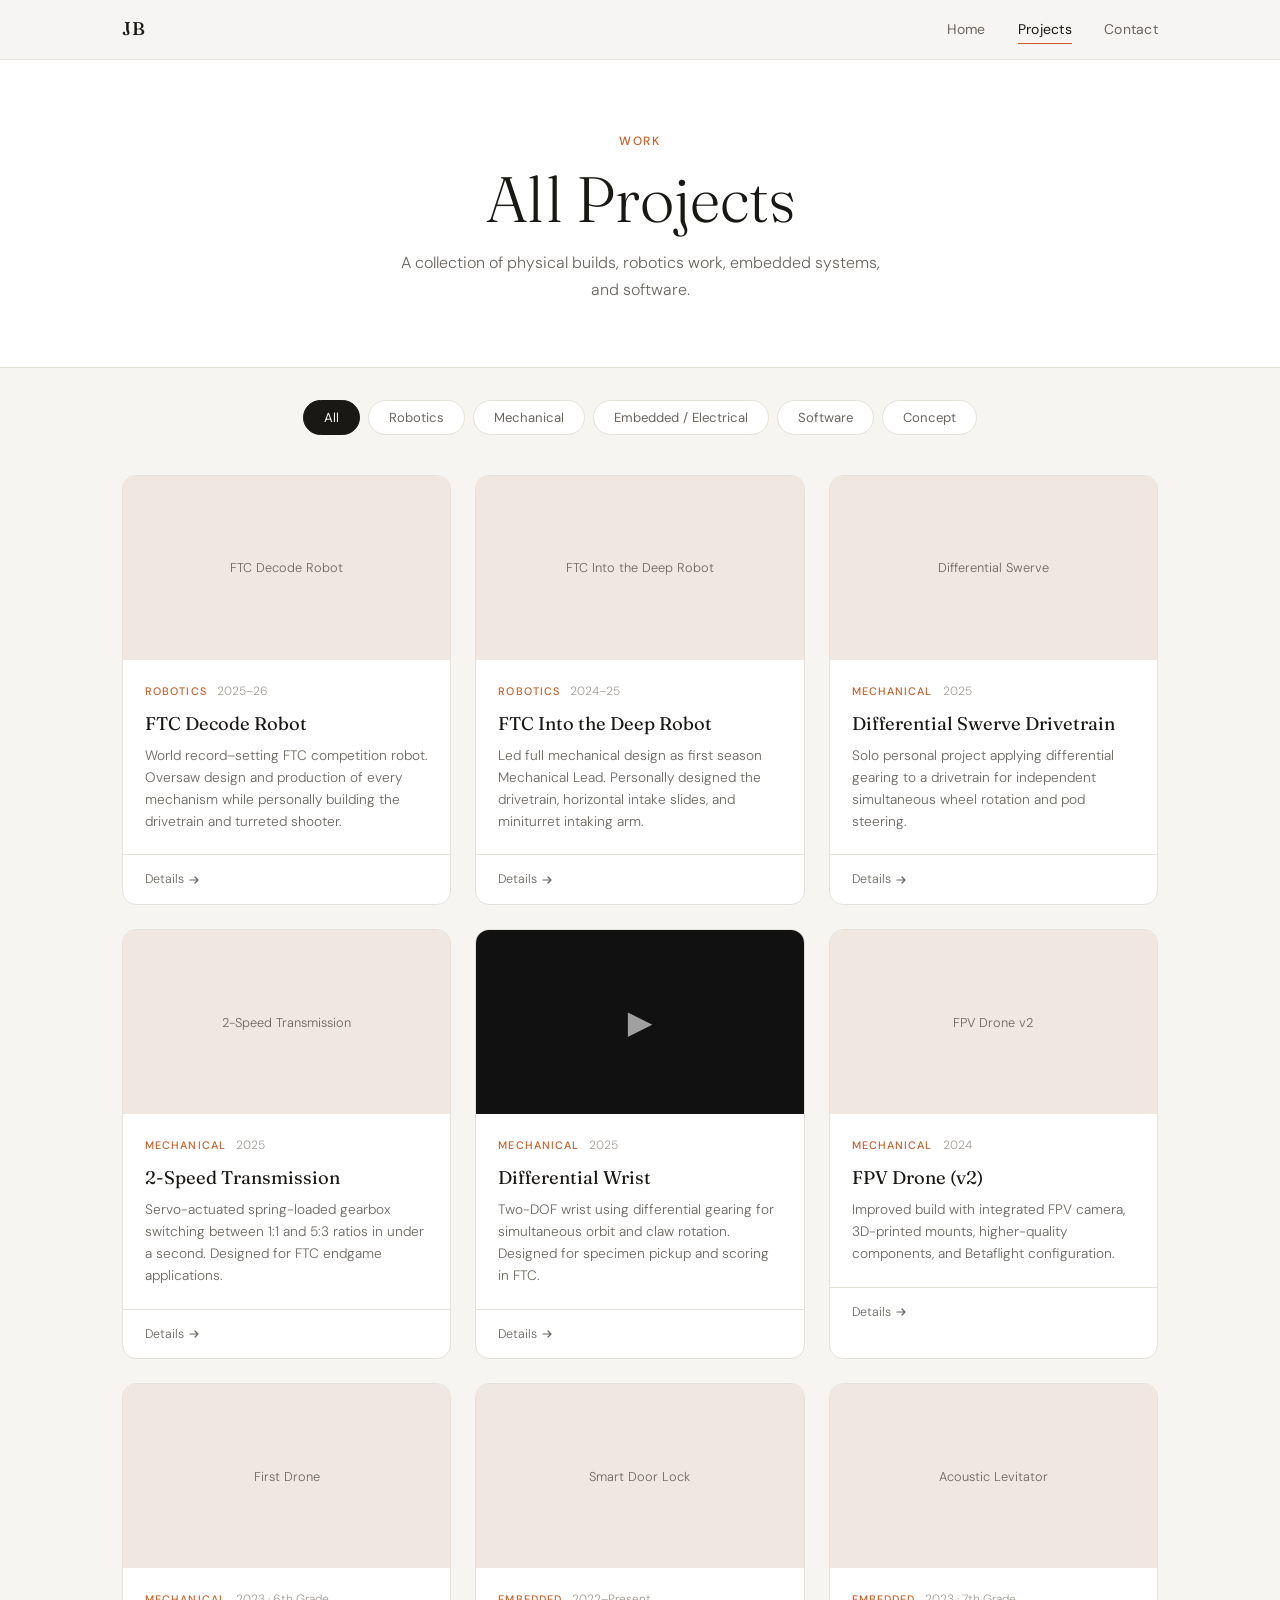
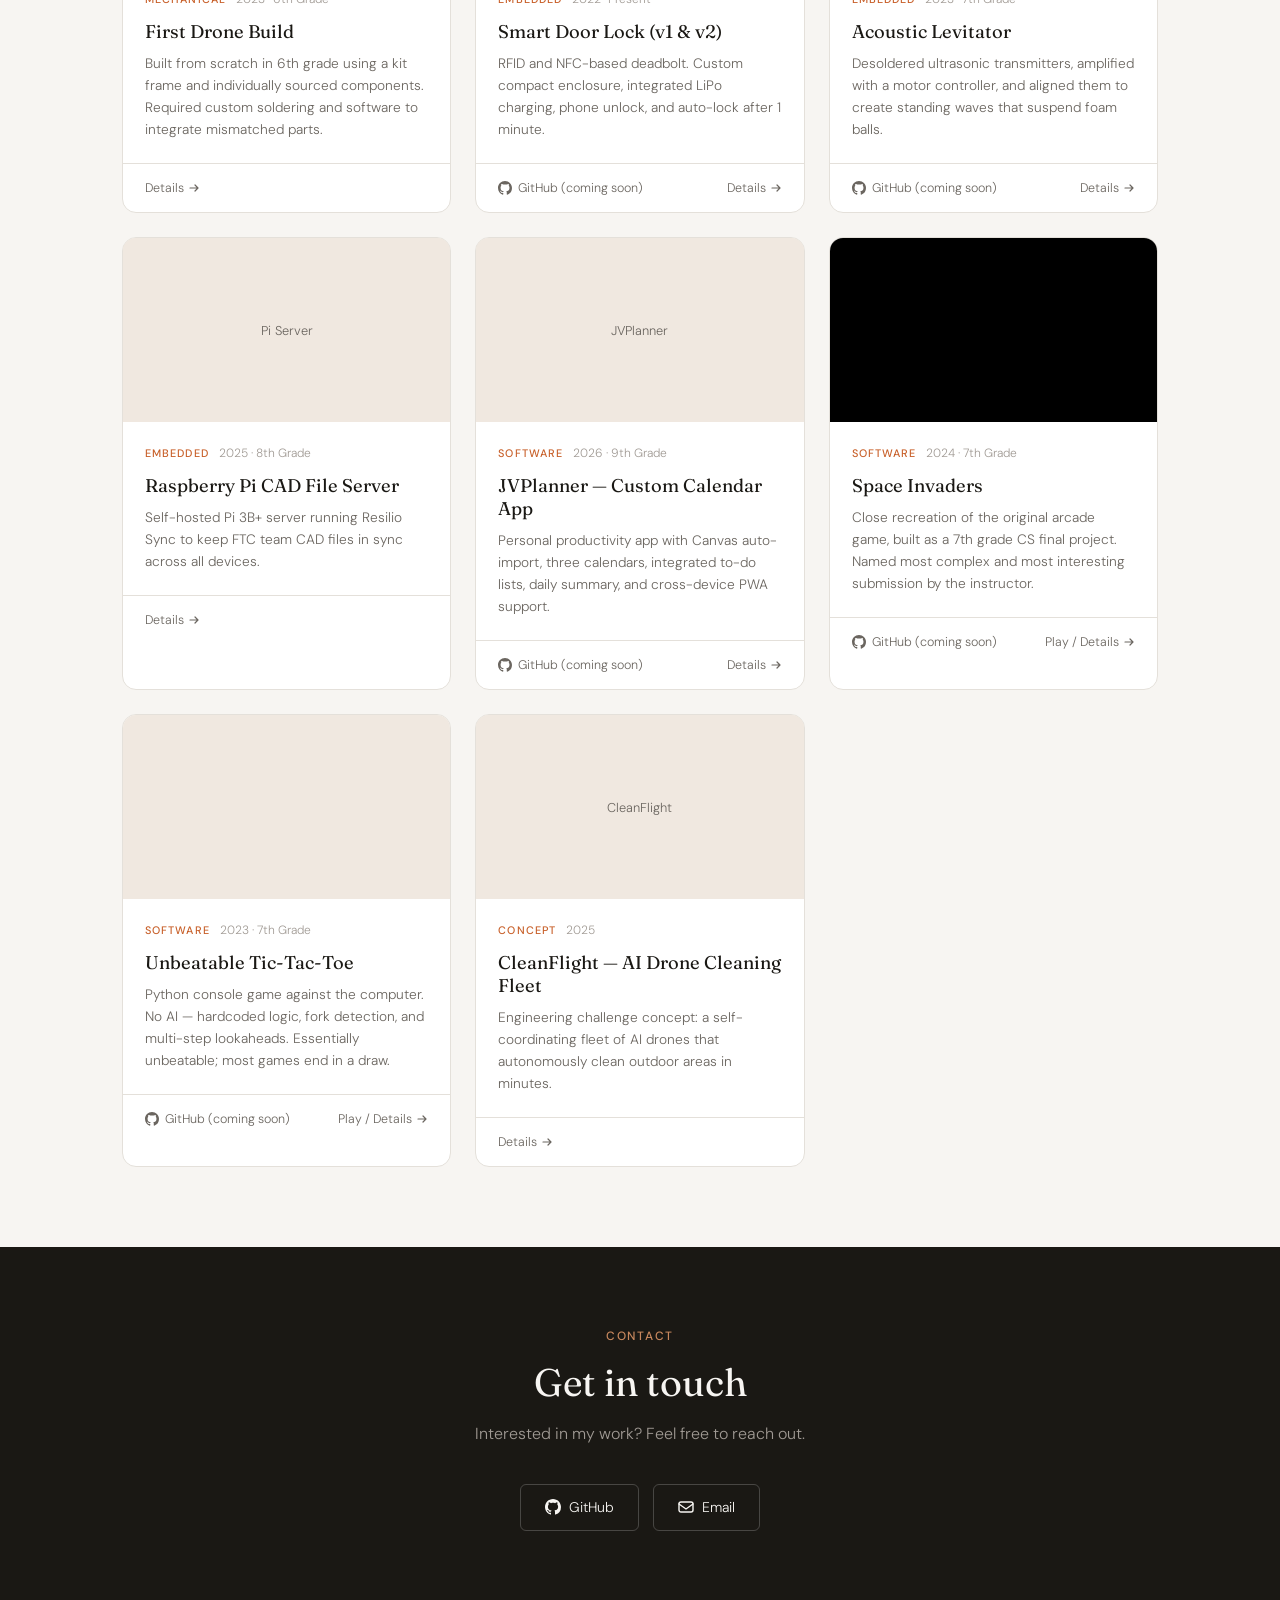
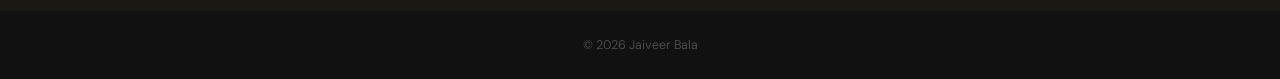
==== projects.html @ ded027c4 "aslkdjsa" ====
<!DOCTYPE html>
<html lang="en">
<head>
  <meta charset="UTF-8" />
  <meta name="viewport" content="width=device-width, initial-scale=1.0" />
  <title>Projects — Jaiveer Bala</title>
  <link rel="preconnect" href="https://fonts.googleapis.com" />
  <link rel="preconnect" href="https://fonts.gstatic.com" crossorigin />
  <link href="https://fonts.googleapis.com/css2?family=Fraunces:ital,opsz,wght@0,9..144,300;0,9..144,400;0,9..144,500;1,9..144,300&family=DM+Sans:wght@300;400;500&display=swap" rel="stylesheet" />
  <link rel="icon" type="image/x-icon" href="assets/favicon.ico" />
  <link rel="icon" type="image/png" sizes="32x32" href="assets/favicon.png" />
  <link rel="stylesheet" href="css/style.css" />
  <style>
    /* Space Invaders embed */
    .game-embed { width:100%; background:#000; border-radius:var(--radius); overflow:hidden; margin-bottom:28px; }
    .game-embed canvas { display:block; margin:0 auto; }
    .game-embed-label { text-align:center; padding:8px; font-size:.75rem; color:#555; background:#111; }
    /* Tic Tac Toe embed */
    .ttt-wrap { margin-bottom:28px; background:var(--bg); border:1px solid var(--border); border-radius:var(--radius-lg); overflow:hidden; }
    .ttt-board { display:grid; grid-template-columns:repeat(3,1fr); gap:0; max-width:240px; margin:20px auto; }
    .ttt-cell {
      aspect-ratio:1; display:flex; align-items:center; justify-content:center;
      font-family:var(--font-display); font-size:2rem; font-weight:300;
      border:1px solid var(--border); cursor:pointer;
      transition: background .15s;
    }
    .ttt-cell:hover:not(.taken) { background:var(--accent-lt); }
    .ttt-cell.taken { cursor:default; }
    .ttt-cell.x { color:var(--ink); }
    .ttt-cell.o { color:var(--accent); }
    .ttt-status { text-align:center; padding:10px 20px 4px; font-size:.85rem; color:var(--ink-muted); min-height:36px; }
    .ttt-controls { display:flex; justify-content:center; gap:10px; padding:12px 20px 20px; }
    .ttt-btn {
      padding:8px 20px; border-radius:6px; font-family:var(--font-body);
      font-size:.82rem; cursor:pointer; transition:all .18s;
    }
    .ttt-btn-primary { background:var(--ink); color:var(--bg); border:1px solid var(--ink); }
    .ttt-btn-primary:hover { background:#333; }
    .ttt-btn-ghost { background:transparent; color:var(--ink); border:1px solid var(--border-dk); }
    .ttt-btn-ghost:hover { border-color:var(--ink); }
    .ttt-winning .ttt-cell.winning-cell { background:var(--accent-lt); color:var(--accent) !important; }
  </style>
</head>
<body>

  <nav class="nav" id="nav">
    <div class="nav-inner">
      <a href="index.html" class="nav-logo">JB</a>
      <div class="nav-links">
        <a href="index.html" class="nav-link">Home</a>
        <a href="projects.html" class="nav-link active">Projects</a>
        <a href="index.html#contact" class="nav-link">Contact</a>
      </div>
    </div>
  </nav>

  <div class="projects-hero">
    <div class="section-label">Work</div>
    <h1>All Projects</h1>
    <p>A collection of physical builds, robotics work, embedded systems, and software.</p>
  </div>

  <div class="filter-bar" id="filterBar">
    <button class="filter-btn active" data-filter="all">All</button>
    <button class="filter-btn" data-filter="robotics">Robotics</button>
    <button class="filter-btn" data-filter="mechanical">Mechanical</button>
    <button class="filter-btn" data-filter="embedded">Embedded / Electrical</button>
    <button class="filter-btn" data-filter="software">Software</button>
    <button class="filter-btn" data-filter="concept">Concept</button>
  </div>

  <div class="projects-grid-wrap">
    <div class="projects-grid" id="projectsGrid">

      <!-- FTC Decode Robot -->
      <div class="proj-card" data-category="robotics" data-id="decode-robot" id="decode-robot">
        <div class="proj-card-media">
          <img src="https://drive.google.com/thumbnail?id=1AyFoTld8zfvjS0-PNyHl2wPtb_PL5h5d&sz=w800" alt="FTC Decode Robot" onerror="this.parentElement.classList.add('img-missing')"/>
          <div class="proj-media-placeholder">FTC Decode Robot</div>
        </div>
        <div class="proj-card-body">
          <div class="proj-meta"><span class="proj-type">Robotics</span><span class="proj-year">2025–26</span></div>
          <div class="proj-card-title">FTC Decode Robot</div>
          <div class="proj-card-desc">World record–setting FTC competition robot. Oversaw design and production of every mechanism while personally building the drivetrain and turreted shooter.</div>
        </div>
        <div class="proj-card-footer">
          <span class="proj-view-btn" style="margin-left:0;">Details <svg width="12" height="12" viewBox="0 0 12 12" fill="none"><path d="M2 6h8M7 3l3 3-3 3" stroke="currentColor" stroke-width="1.2" stroke-linecap="round" stroke-linejoin="round"/></svg></span>
        </div>
      </div>

      <!-- FTC Into the Deep -->
      <div class="proj-card" data-category="robotics" data-id="itd-robot" id="itd-robot">
        <div class="proj-card-media">
          <img src="https://drive.google.com/thumbnail?id=1TplwcIBwEXGC_N5MCZcC9jK7DPHLuyl3&sz=w800" alt="FTC Into the Deep Robot" onerror="this.parentElement.classList.add('img-missing')"/>
          <div class="proj-media-placeholder">FTC Into the Deep Robot</div>
        </div>
        <div class="proj-card-body">
          <div class="proj-meta"><span class="proj-type">Robotics</span><span class="proj-year">2024–25</span></div>
          <div class="proj-card-title">FTC Into the Deep Robot</div>
          <div class="proj-card-desc">Led full mechanical design as first season Mechanical Lead. Personally designed the drivetrain, horizontal intake slides, and miniturret intaking arm.</div>
        </div>
        <div class="proj-card-footer">
          <span class="proj-view-btn" style="margin-left:0;">Details <svg width="12" height="12" viewBox="0 0 12 12" fill="none"><path d="M2 6h8M7 3l3 3-3 3" stroke="currentColor" stroke-width="1.2" stroke-linecap="round" stroke-linejoin="round"/></svg></span>
        </div>
      </div>

      <!-- Differential Swerve Drivetrain -->
      <div class="proj-card" data-category="mechanical" data-id="swerve-db" id="swerve-db">
        <div class="proj-card-media">
          <img src="https://drive.google.com/thumbnail?id=1WHtm_fNP6pyyyeiWpvD4lPmt6DQnk0Id&sz=w800" alt="Differential Swerve" onerror="this.parentElement.classList.add('img-missing')"/>
          <div class="proj-media-placeholder">Differential Swerve</div>
        </div>
        <div class="proj-card-body">
          <div class="proj-meta"><span class="proj-type">Mechanical</span><span class="proj-year">2025</span></div>
          <div class="proj-card-title">Differential Swerve Drivetrain</div>
          <div class="proj-card-desc">Solo personal project applying differential gearing to a drivetrain for independent simultaneous wheel rotation and pod steering.</div>
        </div>
        <div class="proj-card-footer">
          <span class="proj-view-btn" style="margin-left:0;">Details <svg width="12" height="12" viewBox="0 0 12 12" fill="none"><path d="M2 6h8M7 3l3 3-3 3" stroke="currentColor" stroke-width="1.2" stroke-linecap="round" stroke-linejoin="round"/></svg></span>
        </div>
      </div>

      <!-- 2-Speed Transmission -->
      <div class="proj-card" data-category="mechanical" data-id="transmission" id="transmission">
        <div class="proj-card-media">
          <img src="https://drive.google.com/thumbnail?id=1VtS_eZzhH45S_SjUJU_xGqxYNzUBldcD&sz=w800" alt="2-Speed Transmission" onerror="this.parentElement.classList.add('img-missing')"/>
          <div class="proj-media-placeholder">2-Speed Transmission</div>
        </div>
        <div class="proj-card-body">
          <div class="proj-meta"><span class="proj-type">Mechanical</span><span class="proj-year">2025</span></div>
          <div class="proj-card-title">2-Speed Transmission</div>
          <div class="proj-card-desc">Servo-actuated spring-loaded gearbox switching between 1:1 and 5:3 ratios in under a second. Designed for FTC endgame applications.</div>
        </div>
        <div class="proj-card-footer">
          <span class="proj-view-btn" style="margin-left:0;">Details <svg width="12" height="12" viewBox="0 0 12 12" fill="none"><path d="M2 6h8M7 3l3 3-3 3" stroke="currentColor" stroke-width="1.2" stroke-linecap="round" stroke-linejoin="round"/></svg></span>
        </div>
      </div>

      <!-- Differential Wrist -->
      <div class="proj-card" data-category="mechanical" data-id="diff-wrist" id="diff-wrist">
        <div class="proj-card-media proj-card-media--video">
          <div class="proj-media-placeholder" style="display:flex;align-items:center;justify-content:center;background:#111;min-height:180px;">
            <span style="color:#fff;opacity:.6;font-size:2rem;">▶</span>
          </div>
        </div>
        <div class="proj-card-body">
          <div class="proj-meta"><span class="proj-type">Mechanical</span><span class="proj-year">2025</span></div>
          <div class="proj-card-title">Differential Wrist</div>
          <div class="proj-card-desc">Two-DOF wrist using differential gearing for simultaneous orbit and claw rotation. Designed for specimen pickup and scoring in FTC.</div>
        </div>
        <div class="proj-card-footer">
          <span class="proj-view-btn" style="margin-left:0;">Details <svg width="12" height="12" viewBox="0 0 12 12" fill="none"><path d="M2 6h8M7 3l3 3-3 3" stroke="currentColor" stroke-width="1.2" stroke-linecap="round" stroke-linejoin="round"/></svg></span>
        </div>
      </div>

      <!-- FPV Drone v2 -->
      <div class="proj-card" data-category="mechanical" data-id="second-drone" id="second-drone">
        <div class="proj-card-media">
          <img src="https://drive.google.com/thumbnail?id=1sMvg3nZdh8bNlksoDx4mmjsmnyJGtM5n&sz=w800" alt="FPV Drone v2" onerror="this.parentElement.classList.add('img-missing')"/>
          <div class="proj-media-placeholder">FPV Drone v2</div>
        </div>
        <div class="proj-card-body">
          <div class="proj-meta"><span class="proj-type">Mechanical</span><span class="proj-year">2024</span></div>
          <div class="proj-card-title">FPV Drone (v2)</div>
          <div class="proj-card-desc">Improved build with integrated FPV camera, 3D-printed mounts, higher-quality components, and Betaflight configuration.</div>
        </div>
        <div class="proj-card-footer">
          <span class="proj-view-btn" style="margin-left:0;">Details <svg width="12" height="12" viewBox="0 0 12 12" fill="none"><path d="M2 6h8M7 3l3 3-3 3" stroke="currentColor" stroke-width="1.2" stroke-linecap="round" stroke-linejoin="round"/></svg></span>
        </div>
      </div>

      <!-- First Drone -->
      <div class="proj-card" data-category="mechanical" data-id="first-drone" id="first-drone">
        <div class="proj-card-media">
          <img src="https://drive.google.com/thumbnail?id=12QfxUUtxVRrtOSvOisbs9slL-qLQqBHj&sz=w800" alt="First Drone" onerror="this.parentElement.classList.add('img-missing')"/>
          <div class="proj-media-placeholder">First Drone</div>
        </div>
        <div class="proj-card-body">
          <div class="proj-meta"><span class="proj-type">Mechanical</span><span class="proj-year">2023 · 6th Grade</span></div>
          <div class="proj-card-title">First Drone Build</div>
          <div class="proj-card-desc">Built from scratch in 6th grade using a kit frame and individually sourced components. Required custom soldering and software to integrate mismatched parts.</div>
        </div>
        <div class="proj-card-footer">
          <span class="proj-view-btn" style="margin-left:0;">Details <svg width="12" height="12" viewBox="0 0 12 12" fill="none"><path d="M2 6h8M7 3l3 3-3 3" stroke="currentColor" stroke-width="1.2" stroke-linecap="round" stroke-linejoin="round"/></svg></span>
        </div>
      </div>

      <!-- Door Lock -->
      <div class="proj-card" data-category="embedded" data-id="door-lock" id="door-lock">
        <div class="proj-card-media">
          <img src="https://drive.google.com/thumbnail?id=1JOLntWy8lSpcfxRM3BiSvW_xPwKTyOU7&sz=w800" alt="Smart Door Lock" onerror="this.parentElement.classList.add('img-missing')"/>
          <div class="proj-media-placeholder">Smart Door Lock</div>
        </div>
        <div class="proj-card-body">
          <div class="proj-meta"><span class="proj-type">Embedded</span><span class="proj-year">2022–Present</span></div>
          <div class="proj-card-title">Smart Door Lock (v1 & v2)</div>
          <div class="proj-card-desc">RFID and NFC-based deadbolt. Custom compact enclosure, integrated LiPo charging, phone unlock, and auto-lock after 1 minute.</div>
        </div>
        <div class="proj-card-footer">
          <a href="https://github.com/jaiveerbala" class="proj-gh-link" target="_blank" rel="noopener">
            <svg width="14" height="14" viewBox="0 0 16 16" fill="currentColor"><path d="M8 0C3.58 0 0 3.58 0 8c0 3.54 2.29 6.53 5.47 7.59.4.07.55-.17.55-.38 0-.19-.01-.82-.01-1.49-2.01.37-2.53-.49-2.69-.94-.09-.23-.48-.94-.82-1.13-.28-.15-.68-.52-.01-.53.63-.01 1.08.58 1.23.82.72 1.21 1.87.87 2.33.66.07-.52.28-.87.51-1.07-1.78-.2-3.64-.89-3.64-3.95 0-.87.31-1.59.82-2.15-.08-.2-.36-1.02.08-2.12 0 0 .67-.21 2.2.82.64-.18 1.32-.27 2-.27.68 0 1.36.09 2 .27 1.53-1.04 2.2-.82 2.2-.82.44 1.1.16 1.92.08 2.12.51.56.82 1.27.82 2.15 0 3.07-1.87 3.75-3.65 3.95.29.25.54.73.54 1.48 0 1.07-.01 1.93-.01 2.2 0 .21.15.46.55.38A8.013 8.013 0 0016 8c0-4.42-3.58-8-8-8z"/></svg>
            GitHub (coming soon)
          </a>
          <span class="proj-view-btn">Details <svg width="12" height="12" viewBox="0 0 12 12" fill="none"><path d="M2 6h8M7 3l3 3-3 3" stroke="currentColor" stroke-width="1.2" stroke-linecap="round" stroke-linejoin="round"/></svg></span>
        </div>
      </div>

      <!-- Acoustic Levitator -->
      <div class="proj-card" data-category="embedded" data-id="levitator" id="levitator">
        <div class="proj-card-media">
          <img src="https://drive.google.com/thumbnail?id=1xUVhcJFcPCD6CLHFj73zRYqn3DSheiof&sz=w800" alt="Acoustic Levitator" onerror="this.parentElement.classList.add('img-missing')"/>
          <div class="proj-media-placeholder">Acoustic Levitator</div>
        </div>
        <div class="proj-card-body">
          <div class="proj-meta"><span class="proj-type">Embedded</span><span class="proj-year">2023 · 7th Grade</span></div>
          <div class="proj-card-title">Acoustic Levitator</div>
          <div class="proj-card-desc">Desoldered ultrasonic transmitters, amplified with a motor controller, and aligned them to create standing waves that suspend foam balls.</div>
        </div>
        <div class="proj-card-footer">
          <a href="https://github.com/jaiveerbala" class="proj-gh-link" target="_blank" rel="noopener">
            <svg width="14" height="14" viewBox="0 0 16 16" fill="currentColor"><path d="M8 0C3.58 0 0 3.58 0 8c0 3.54 2.29 6.53 5.47 7.59.4.07.55-.17.55-.38 0-.19-.01-.82-.01-1.49-2.01.37-2.53-.49-2.69-.94-.09-.23-.48-.94-.82-1.13-.28-.15-.68-.52-.01-.53.63-.01 1.08.58 1.23.82.72 1.21 1.87.87 2.33.66.07-.52.28-.87.51-1.07-1.78-.2-3.64-.89-3.64-3.95 0-.87.31-1.59.82-2.15-.08-.2-.36-1.02.08-2.12 0 0 .67-.21 2.2.82.64-.18 1.32-.27 2-.27.68 0 1.36.09 2 .27 1.53-1.04 2.2-.82 2.2-.82.44 1.1.16 1.92.08 2.12.51.56.82 1.27.82 2.15 0 3.07-1.87 3.75-3.65 3.95.29.25.54.73.54 1.48 0 1.07-.01 1.93-.01 2.2 0 .21.15.46.55.38A8.013 8.013 0 0016 8c0-4.42-3.58-8-8-8z"/></svg>
            GitHub (coming soon)
          </a>
          <span class="proj-view-btn">Details <svg width="12" height="12" viewBox="0 0 12 12" fill="none"><path d="M2 6h8M7 3l3 3-3 3" stroke="currentColor" stroke-width="1.2" stroke-linecap="round" stroke-linejoin="round"/></svg></span>
        </div>
      </div>

      <!-- Pi Server -->
      <div class="proj-card" data-category="embedded" data-id="pi-server" id="pi-server">
        <div class="proj-card-media">
          <img src="https://drive.google.com/thumbnail?id=1UxBVZ6SURoO4J-9Z2oGo8u7BlmX8rRsd&sz=w800" alt="Pi Server" onerror="this.parentElement.classList.add('img-missing')"/>
          <div class="proj-media-placeholder">Pi Server</div>
        </div>
        <div class="proj-card-body">
          <div class="proj-meta"><span class="proj-type">Embedded</span><span class="proj-year">2025 · 8th Grade</span></div>
          <div class="proj-card-title">Raspberry Pi CAD File Server</div>
          <div class="proj-card-desc">Self-hosted Pi 3B+ server running Resilio Sync to keep FTC team CAD files in sync across all devices.</div>
        </div>
        <div class="proj-card-footer">
          <span class="proj-view-btn" style="margin-left:0;">Details <svg width="12" height="12" viewBox="0 0 12 12" fill="none"><path d="M2 6h8M7 3l3 3-3 3" stroke="currentColor" stroke-width="1.2" stroke-linecap="round" stroke-linejoin="round"/></svg></span>
        </div>
      </div>

      <!-- JVPlanner -->
      <div class="proj-card" data-category="software" data-id="jvplanner" id="jvplanner">
        <div class="proj-card-media">
          <img src="https://drive.google.com/thumbnail?id=16Fn7U-yWy09H_x3px5wllQrIXVaK59nP&sz=w800" alt="JVPlanner" onerror="this.parentElement.classList.add('img-missing')"/>
          <div class="proj-media-placeholder">JVPlanner</div>
        </div>
        <div class="proj-card-body">
          <div class="proj-meta"><span class="proj-type">Software</span><span class="proj-year">2026 · 9th Grade</span></div>
          <div class="proj-card-title">JVPlanner — Custom Calendar App</div>
          <div class="proj-card-desc">Personal productivity app with Canvas auto-import, three calendars, integrated to-do lists, daily summary, and cross-device PWA support.</div>
        </div>
        <div class="proj-card-footer">
          <a href="https://github.com/jaiveerbala" class="proj-gh-link" target="_blank" rel="noopener">
            <svg width="14" height="14" viewBox="0 0 16 16" fill="currentColor"><path d="M8 0C3.58 0 0 3.58 0 8c0 3.54 2.29 6.53 5.47 7.59.4.07.55-.17.55-.38 0-.19-.01-.82-.01-1.49-2.01.37-2.53-.49-2.69-.94-.09-.23-.48-.94-.82-1.13-.28-.15-.68-.52-.01-.53.63-.01 1.08.58 1.23.82.72 1.21 1.87.87 2.33.66.07-.52.28-.87.51-1.07-1.78-.2-3.64-.89-3.64-3.95 0-.87.31-1.59.82-2.15-.08-.2-.36-1.02.08-2.12 0 0 .67-.21 2.2.82.64-.18 1.32-.27 2-.27.68 0 1.36.09 2 .27 1.53-1.04 2.2-.82 2.2-.82.44 1.1.16 1.92.08 2.12.51.56.82 1.27.82 2.15 0 3.07-1.87 3.75-3.65 3.95.29.25.54.73.54 1.48 0 1.07-.01 1.93-.01 2.2 0 .21.15.46.55.38A8.013 8.013 0 0016 8c0-4.42-3.58-8-8-8z"/></svg>
            GitHub (coming soon)
          </a>
          <span class="proj-view-btn">Details <svg width="12" height="12" viewBox="0 0 12 12" fill="none"><path d="M2 6h8M7 3l3 3-3 3" stroke="currentColor" stroke-width="1.2" stroke-linecap="round" stroke-linejoin="round"/></svg></span>
        </div>
      </div>

      <!-- Space Invaders -->
      <div class="proj-card" data-category="software" data-id="space-invaders" id="space-invaders">
        <div class="proj-card-media" style="background:#000;display:flex;align-items:center;justify-content:center;min-height:180px;cursor:pointer;" onclick="openModal('space-invaders')">
          <video autoplay muted loop playsinline style="width:100%;height:180px;object-fit:cover;" onerror="this.style.display='none'">
            <source src="https://drive.google.com/uc?export=download&id=1Zq-HJIEstg_ejc5UnJ-VvWT4K0d_ay1j" type="video/mp4">
          </video>
          <div class="proj-media-placeholder" style="display:none;">Space Invaders</div>
        </div>
        <div class="proj-card-body">
          <div class="proj-meta"><span class="proj-type">Software</span><span class="proj-year">2024 · 7th Grade</span></div>
          <div class="proj-card-title">Space Invaders</div>
          <div class="proj-card-desc">Close recreation of the original arcade game, built as a 7th grade CS final project. Named most complex and most interesting submission by the instructor.</div>
        </div>
        <div class="proj-card-footer">
          <a href="https://github.com/jaiveerbala" class="proj-gh-link" target="_blank" rel="noopener">
            <svg width="14" height="14" viewBox="0 0 16 16" fill="currentColor"><path d="M8 0C3.58 0 0 3.58 0 8c0 3.54 2.29 6.53 5.47 7.59.4.07.55-.17.55-.38 0-.19-.01-.82-.01-1.49-2.01.37-2.53-.49-2.69-.94-.09-.23-.48-.94-.82-1.13-.28-.15-.68-.52-.01-.53.63-.01 1.08.58 1.23.82.72 1.21 1.87.87 2.33.66.07-.52.28-.87.51-1.07-1.78-.2-3.64-.89-3.64-3.95 0-.87.31-1.59.82-2.15-.08-.2-.36-1.02.08-2.12 0 0 .67-.21 2.2.82.64-.18 1.32-.27 2-.27.68 0 1.36.09 2 .27 1.53-1.04 2.2-.82 2.2-.82.44 1.1.16 1.92.08 2.12.51.56.82 1.27.82 2.15 0 3.07-1.87 3.75-3.65 3.95.29.25.54.73.54 1.48 0 1.07-.01 1.93-.01 2.2 0 .21.15.46.55.38A8.013 8.013 0 0016 8c0-4.42-3.58-8-8-8z"/></svg>
            GitHub (coming soon)
          </a>
          <span class="proj-view-btn">Play / Details <svg width="12" height="12" viewBox="0 0 12 12" fill="none"><path d="M2 6h8M7 3l3 3-3 3" stroke="currentColor" stroke-width="1.2" stroke-linecap="round" stroke-linejoin="round"/></svg></span>
        </div>
      </div>

      <!-- Tic Tac Toe -->
      <div class="proj-card" data-category="software" data-id="tictactoe" id="tictactoe">
        <div class="proj-card-media" style="background:#f0e8e0;display:flex;align-items:center;justify-content:center;min-height:180px;cursor:pointer;" onclick="openModal('tictactoe')">
          <video autoplay muted loop playsinline style="width:100%;height:180px;object-fit:cover;" onerror="this.style.display='none'">
            <source src="https://drive.google.com/uc?export=download&id=1cqVhjxkxxiwuOL6DIUw6k6IwBbs50BU4" type="video/mp4">
          </video>
          <div class="proj-media-placeholder" style="display:none;font-size:2.5rem;color:var(--accent);font-family:var(--font-display);">✕ ○ ✕</div>
        </div>
        <div class="proj-card-body">
          <div class="proj-meta"><span class="proj-type">Software</span><span class="proj-year">2023 · 7th Grade</span></div>
          <div class="proj-card-title">Unbeatable Tic-Tac-Toe</div>
          <div class="proj-card-desc">Python console game against the computer. No AI — hardcoded logic, fork detection, and multi-step lookaheads. Essentially unbeatable; most games end in a draw.</div>
        </div>
        <div class="proj-card-footer">
          <a href="https://github.com/jaiveerbala" class="proj-gh-link" target="_blank" rel="noopener">
            <svg width="14" height="14" viewBox="0 0 16 16" fill="currentColor"><path d="M8 0C3.58 0 0 3.58 0 8c0 3.54 2.29 6.53 5.47 7.59.4.07.55-.17.55-.38 0-.19-.01-.82-.01-1.49-2.01.37-2.53-.49-2.69-.94-.09-.23-.48-.94-.82-1.13-.28-.15-.68-.52-.01-.53.63-.01 1.08.58 1.23.82.72 1.21 1.87.87 2.33.66.07-.52.28-.87.51-1.07-1.78-.2-3.64-.89-3.64-3.95 0-.87.31-1.59.82-2.15-.08-.2-.36-1.02.08-2.12 0 0 .67-.21 2.2.82.64-.18 1.32-.27 2-.27.68 0 1.36.09 2 .27 1.53-1.04 2.2-.82 2.2-.82.44 1.1.16 1.92.08 2.12.51.56.82 1.27.82 2.15 0 3.07-1.87 3.75-3.65 3.95.29.25.54.73.54 1.48 0 1.07-.01 1.93-.01 2.2 0 .21.15.46.55.38A8.013 8.013 0 0016 8c0-4.42-3.58-8-8-8z"/></svg>
            GitHub (coming soon)
          </a>
          <span class="proj-view-btn">Play / Details <svg width="12" height="12" viewBox="0 0 12 12" fill="none"><path d="M2 6h8M7 3l3 3-3 3" stroke="currentColor" stroke-width="1.2" stroke-linecap="round" stroke-linejoin="round"/></svg></span>
        </div>
      </div>

      <!-- CleanFlight -->
      <div class="proj-card" data-category="concept" data-id="cleanflight" id="cleanflight">
        <div class="proj-card-media">
          <img src="https://drive.google.com/thumbnail?id=1Eu86bBUE3u3CfOdCnojr8bUt-mbOFF2V&sz=w800" alt="CleanFlight" onerror="this.parentElement.classList.add('img-missing')"/>
          <div class="proj-media-placeholder">CleanFlight</div>
        </div>
        <div class="proj-card-body">
          <div class="proj-meta"><span class="proj-type">Concept</span><span class="proj-year">2025</span></div>
          <div class="proj-card-title">CleanFlight — AI Drone Cleaning Fleet</div>
          <div class="proj-card-desc">Engineering challenge concept: a self-coordinating fleet of AI drones that autonomously clean outdoor areas in minutes.</div>
        </div>
        <div class="proj-card-footer">
          <span class="proj-view-btn" style="margin-left:0;">Details <svg width="12" height="12" viewBox="0 0 12 12" fill="none"><path d="M2 6h8M7 3l3 3-3 3" stroke="currentColor" stroke-width="1.2" stroke-linecap="round" stroke-linejoin="round"/></svg></span>
        </div>
      </div>

    </div>
  </div>

  <!-- ═══════════════════════════════════════════════ MODALS ══ -->

  <!-- Decode Robot -->
  <div class="modal-overlay" id="modal-decode-robot">
    <div class="modal">
      <div class="modal-close"><button class="modal-close-btn" data-close>✕</button></div>
      <div class="modal-inner">
        <div class="modal-tag">Robotics · 2025–26</div>
        <div class="modal-title">FTC Decode Robot</div>
        <div class="modal-media">
          <img src="https://drive.google.com/thumbnail?id=1AyFoTld8zfvjS0-PNyHl2wPtb_PL5h5d&sz=w1200" alt="Robot Isom 1" class="lightbox-trigger" />
        </div>
        <div class="modal-media-grid">
          <div class="modal-media-grid-item lightbox-trigger"><img src="https://drive.google.com/thumbnail?id=18D5RI5re7nUSd-GT_H636rMcIhenKQR0&sz=w600" alt="Drivebase"/></div>
          <div class="modal-media-grid-item lightbox-trigger"><img src="https://drive.google.com/thumbnail?id=1DufAY6Ccn2jY04r3C7lc3VE1d1_rQogm&sz=w600" alt="Park Tech"/></div>
          <div class="modal-media-grid-item is-video lightbox-trigger" data-video="https://drive.google.com/file/d/1S58NqoXfa-R4J9Aq7wdtIUNIOeklqHpZ/preview?rm=minimal">
  <img class="vid-thumb" src="https://drive.google.com/thumbnail?id=1VXIC0kWGBfiYdzbtE9hfahVia_ypV161&sz=w400" alt="" />
  <span class="vid-play-icon">▶</span>
  <span class="vid-label">sorting_vid</span>
</div>
          <div class="modal-media-grid-item is-video lightbox-trigger" data-video="https://drive.google.com/file/d/1q68z4rPzznA4e8vGmJM37wEm26Ce59Ce/preview?rm=minimal">
  <img class="vid-thumb" src="https://drive.google.com/thumbnail?id=1haIHbfzAuW0NXGR6Mbz-orIqm4gyTWOP&sz=w400" alt="" />
  <span class="vid-play-icon">▶</span>
  <span class="vid-label">21_ball_auton</span>
</div>
        </div>
        <p class="modal-desc">My FTC team's robot for the 2025-26 season features some of the most advanced mechanical concepts my team has ever implemented. As Mechanical Lead, I oversaw the design, production, and assembly of every subsystem while personally engineering the drivetrain and turreted shooter — a ball launcher mounted on an independent turret that rotates without the robot itself turning.</p>
        <ul class="modal-bullets">
          <li>Set the solo world record and global match world record in November 2025</li>
          <li>Set the autonomous world record at the NorCal Regional Championship</li>
          <li>Personally designed the full drivetrain — uses an external reduction from 6000 to 460 RPM at the wheel via a dual-stage reduction system designed to save weight (lighter than the steel gearbox that ships with the motor)</li>
          <li>Personally designed the turreted shooter mechanism for independent rotation from the robot</li>
          <li>Personally designed the parking mechanism</li>
          <li>Led design, production, and assembly of all other mechanisms as Mechanical Lead</li>
        </ul>
        <div class="modal-links">
          <a href="https://www.youtube.com/watch?v=zmQtI1yW2aY" class="btn btn-primary" target="_blank" rel="noopener">Watch MTI Video</a>
        </div>
      </div>
    </div>
  </div>

  <!-- ITD Robot -->
  <div class="modal-overlay" id="modal-itd-robot">
    <div class="modal">
      <div class="modal-close"><button class="modal-close-btn" data-close>✕</button></div>
      <div class="modal-inner">
        <div class="modal-tag">Robotics · 2024–25</div>
        <div class="modal-title">FTC Into the Deep Robot</div>
        <div class="modal-media">
          <img src="https://drive.google.com/thumbnail?id=1TplwcIBwEXGC_N5MCZcC9jK7DPHLuyl3&sz=w1200" alt="ITD Robot" class="lightbox-trigger" style="object-position:center 20%;" />
        </div>
        <div class="modal-media-grid">
          <div class="modal-media-grid-item lightbox-trigger"><img src="https://drive.google.com/thumbnail?id=1stqJpviB1ZCYIpS3N1s01c5XMRWJ5Dwo&sz=w600" alt="Slides Out"/></div>
          <div class="modal-media-grid-item lightbox-trigger"><img src="https://drive.google.com/thumbnail?id=1sJtoQds4u09N0yfe5fhdGm-clAemijms&sz=w600" alt="Intake"/></div>
          <div class="modal-media-grid-item lightbox-trigger"><img src="https://drive.google.com/thumbnail?id=19JJae178axCHyY_Gw1fYwT80FhdZ96IB&sz=w600" alt="Render ISO"/></div>
          <div class="modal-media-grid-item lightbox-trigger"><img src="https://drive.google.com/thumbnail?id=1T4uwEKzM8AsRLxy0V6C-Z5gHWMmxVXkS&sz=w600" alt="Intake Isom 2"/></div>
          <div class="modal-media-grid-item is-video lightbox-trigger" data-video="https://drive.google.com/file/d/1tkXMYxCfaR8UcsdSFGLJg4D6v529H6dr/preview?rm=minimal">
  <img class="vid-thumb" src="https://drive.google.com/thumbnail?id=1caanRFjMsWa9fVeqo6Z55o0N8C8QD-sP&sz=w400" alt="" />
  <span class="vid-play-icon">▶</span>
  <span class="vid-label">6_sample</span>
</div>
          <div class="modal-media-grid-item is-video lightbox-trigger" data-video="https://drive.google.com/file/d/1rT4E-GwiIILQVOsQAbjHJ7lamnNCBEE3/preview?rm=minimal">
  <img class="vid-thumb" src="https://drive.google.com/thumbnail?id=1SeSVNElZ8DChTAjGlBC7_2hyxshJzcav&sz=w400" alt="" />
  <span class="vid-play-icon">▶</span>
  <span class="vid-label">5_spec</span>
</div>
        </div>
        <p class="modal-desc">My first season as Mechanical Lead. I led the design of the entire robot, managed team members working on individual mechanisms, and personally designed and built three key systems from scratch.</p>
        <ul class="modal-bullets">
          <li>Designed and built the full drivetrain independently</li>
          <li>Designed and built the horizontal intake slide system</li>
          <li>Designed and built the miniturret intaking arm</li>
          <li>Prototyped every mechanism and iterated throughout the season to maximize scoring</li>
          <li>Managed and advised team members on all other mechanisms as Mechanical Lead</li>
        </ul>
      </div>
    </div>
  </div>

  <!-- Swerve Drivetrain -->
  <div class="modal-overlay" id="modal-swerve-db">
    <div class="modal">
      <div class="modal-close"><button class="modal-close-btn" data-close>✕</button></div>
      <div class="modal-inner">
        <div class="modal-tag">Mechanical · 2025</div>
        <div class="modal-title">Differential Swerve Drivetrain</div>
        <div class="modal-media">
          <img src="https://drive.google.com/thumbnail?id=1WHtm_fNP6pyyyeiWpvD4lPmt6DQnk0Id&sz=w1200" alt="Swerve v2" class="lightbox-trigger" />
        </div>
        <div class="modal-media-grid">
          <div class="modal-media-grid-item lightbox-trigger"><img src="https://drive.google.com/thumbnail?id=1vLeLC4NvE_T6yFJIhHQPNCuACb38k21J&sz=w600" alt="Real photo"/></div>
          <div class="modal-media-grid-item lightbox-trigger"><img src="https://drive.google.com/thumbnail?id=19LxDRlB2Hin3QuzbdX4i3n3H9_r-MWZy&sz=w600" alt="CAD Revamped"/></div>
          <div class="modal-media-grid-item lightbox-trigger"><img src="https://drive.google.com/thumbnail?id=1IbIsbCJNneE1z4CSOq51JozrE1fgTX-W&sz=w600" alt="v1 vs v2"/></div>
          <div class="modal-media-grid-item is-video lightbox-trigger" data-video="https://drive.google.com/file/d/1vixLSGYcelNaBrLR706bnqfz5EK3Qo48/preview?rm=minimal">
  <img class="vid-thumb" src="https://drive.google.com/thumbnail?id=10PQKQlbGnBBJzVaxq_wUrlENwEsvlI5T&sz=w400" alt="" />
  <span class="vid-play-icon">▶</span>
  <span class="vid-label">roll test</span>
</div>
          <div class="modal-media-grid-item is-video lightbox-trigger" data-video="https://drive.google.com/file/d/1dKRwLVbBC5uU0HPI9gWumiWAXG44Xfop/preview?rm=minimal">
  <img class="vid-thumb" src="https://drive.google.com/thumbnail?id=19wZvVr7or4wdFJQ_03xl599Ykc70LUyf&sz=w400" alt="" />
  <span class="vid-play-icon">▶</span>
  <span class="vid-label">pod test</span>
</div>
          <div class="modal-media-grid-item is-video lightbox-trigger" data-video="https://drive.google.com/file/d/1jwrYdGtc3xtuo_IKycdbB9lnsxRnRZIW/preview?rm=minimal">
  <img class="vid-thumb" src="https://drive.google.com/thumbnail?id=1fup3cDOUgHc2vFMRtjbhr4XV_LX4TgrF&sz=w400" alt="" />
  <span class="vid-play-icon">▶</span>
  <span class="vid-label">swerve test</span>
</div>
        </div>
        <p class="modal-desc">Differential gearing is a common principle in robotics. I applied it to a drivetrain where two motors per pod, acting through a differential, can independently control both wheel rotation speed and pod steering angle simultaneously, giving infinite combinations of motion with just two motors per pod for four total. This is the second iteration of the project, featuring better motor placement, more compact pods, and overall faster driving.</p>
        <ul class="modal-bullets">
          <li>Designed entirely in SolidWorks CAD from scratch — solo personal project</li>
          <li>Manufactured, assembled, and tested the full physical prototype</li>
          <li>Two pods, four motors total — omnidirectional capability</li>
          <li>3D-printed prototype validated the concept; used for testing purposes</li>
        </ul>
      </div>
    </div>
  </div>

  <!-- Transmission -->
  <div class="modal-overlay" id="modal-transmission">
    <div class="modal">
      <div class="modal-close"><button class="modal-close-btn" data-close>✕</button></div>
      <div class="modal-inner">
        <div class="modal-tag">Mechanical · 2025</div>
        <div class="modal-title">2-Speed Transmission</div>
        <div class="modal-media">
          <img src="https://drive.google.com/thumbnail?id=1VtS_eZzhH45S_SjUJU_xGqxYNzUBldcD&sz=w1200" alt="Transmission Iso" class="lightbox-trigger" />
        </div>
        <div class="modal-media-grid">
          <div class="modal-media-grid-item lightbox-trigger"><img src="https://drive.google.com/thumbnail?id=16Hx00zeVomg7eKAsiKboNtL9NhQRn_bL&sz=w600" alt="Top View"/></div>
        </div>
        <p class="modal-desc">A servo-actuated 2-speed transmission designed in SolidWorks for FTC robotics. Switches between 1:1 and 5:3 gear ratios in under a second using a spring-loaded linear shift along a shaft. Particularly useful for endgame tasks where a mechanism needs to be fast during normal play but requires more torque at the end of the match.</p>
        <ul class="modal-bullets">
          <li>Designed in SolidWorks CAD</li>
          <li>Switches between 1:1 and 5:3 torque ratio in under one second</li>
          <li>Spring-loaded linear shift actuated by a servo motor</li>
          <li>Designed for FTC endgame linear slide applications requiring extra torque</li>
        </ul>
      </div>
    </div>
  </div>

  <!-- Differential Wrist -->
  <div class="modal-overlay" id="modal-diff-wrist">
    <div class="modal">
      <div class="modal-close"><button class="modal-close-btn" data-close>✕</button></div>
      <div class="modal-inner">
        <div class="modal-tag">Mechanical · 2025</div>
        <div class="modal-title">Differential Wrist</div>
        <div class="modal-media" style="background:#111;border-radius:var(--radius);overflow:hidden;margin-bottom:28px;">
          <iframe src="https://drive.google.com/file/d/1v7YARSO1hDCK1LPOdZFsta2apSf_r0lp/preview?rm=minimal" width="100%" height="360" allow="autoplay" style="border:none;display:block;"></iframe>
        </div>
        <div class="modal-media-grid">
          <div class="modal-media-grid-item is-video lightbox-trigger" data-video="https://drive.google.com/file/d/15MZnKv5OWvxt2IAvKMTf9og1kaHVUdvH/preview?rm=minimal">
  <img class="vid-thumb" src="https://drive.google.com/thumbnail?id=1jOpf7LqUM6ODyi3Hxuf7HZESD872aRS5&sz=w400" alt="" />
  <span class="vid-play-icon">▶</span>
  <span class="vid-label">sample transfer</span>
</div>
        </div>
        <p class="modal-desc">A two-DOF wrist mechanism for the Into the Deep season robot. Uses a differential gearing system so that both the orbit angle and the claw rotation can be controlled simultaneously with cleaner wire routing and simpler kinematics than handling each DOF separately.</p>
        <ul class="modal-bullets">
          <li>Designed in SolidWorks CAD</li>
          <li>Differential gearing achieves simultaneous orbit and rotation of the claw</li>
          <li>Enables picking up specimens off the field wall and repositioning for optimal scoring</li>
          <li>Simpler wire management versus two independently driven DOFs</li>
        </ul>
      </div>
    </div>
  </div>

  <!-- FPV Drone v2 -->
  <div class="modal-overlay" id="modal-second-drone">
    <div class="modal">
      <div class="modal-close"><button class="modal-close-btn" data-close>✕</button></div>
      <div class="modal-inner">
        <div class="modal-tag">Mechanical · 2024 · 8th Grade</div>
        <div class="modal-title">FPV Drone (v2)</div>
        <div class="modal-media">
          <img src="https://drive.google.com/thumbnail?id=1sMvg3nZdh8bNlksoDx4mmjsmnyJGtM5n&sz=w1200" alt="Drone image1" class="lightbox-trigger" />
        </div>
        <div class="modal-media-grid">
          <div class="modal-media-grid-item lightbox-trigger"><img src="https://drive.google.com/thumbnail?id=1ih0Dvuq5pLyLFRBmijz3g5n9MrdXcCQC&sz=w600" alt="image2"/></div>
          <div class="modal-media-grid-item lightbox-trigger"><img src="https://drive.google.com/thumbnail?id=1tAT6Aw93KOuEn9aUi6IMb1wlKss5RwkG&sz=w600" alt="image3"/></div>
          <div class="modal-media-grid-item lightbox-trigger"><img src="https://drive.google.com/thumbnail?id=1k1Mf7J2EmnrIQdA8rtG4Biaey9k8-Vjc&sz=w600" alt="image4"/></div>
          <div class="modal-media-grid-item lightbox-trigger"><img src="https://drive.google.com/thumbnail?id=1XrqQLYmFmdO3kwKCpUzvusFZ-NmRhNnU&sz=w600" alt="image0"/></div>
          <div class="modal-media-grid-item lightbox-trigger"><img src="https://drive.google.com/thumbnail?id=1IU0sUNWAu2EznJZeaWLsbdRb3cZVikEJ&sz=w600" alt="image"/></div>
          <div class="modal-media-grid-item is-video lightbox-trigger" data-video="https://drive.google.com/file/d/1agPS2ctqHHOheOWG2ojPoCcnP0jUqDzq/preview?rm=minimal">
  <img class="vid-thumb" src="https://drive.google.com/thumbnail?id=1SJWPgPEIJ7y8EKmfT7I0gLGe1qXDGF5_&sz=w400" alt="" />
  <span class="vid-play-icon">▶</span>
  <span class="vid-label">IMG_1088</span>
</div>
          <div class="modal-media-grid-item is-video lightbox-trigger" data-video="https://drive.google.com/file/d/10RJEh842dI3vj_rCrBFL6ywGLNwwpoeU/preview?rm=minimal">
  <img class="vid-thumb" src="https://drive.google.com/thumbnail?id=1O96U83VAMDXNTANCXpe-PUv8oAK695hd&sz=w400" alt="" />
  <span class="vid-play-icon">▶</span>
  <span class="vid-label">Flight 2 (4K)</span>
</div>
        </div>
        <p class="modal-desc">Applying lessons from the first build, this drone integrates a first-person view camera, higher quality components, and 3D-printed custom mounts for antennas and component adapters. Configured using the open-source Betaflight software.</p>
        <ul class="modal-bullets">
          <li>Integrated FPV camera — first drone with a real-time video feed</li>
          <li>3D-printed custom antenna mounts and component adapters</li>
          <li>Higher quality motors, ESC, and flight controller versus v1</li>
          <li>Custom wiring and soldering required to integrate mismatched components</li>
          <li>Programmed and tuned using open-source Betaflight software</li>
        </ul>
      </div>
    </div>
  </div>

  <!-- First Drone -->
  <div class="modal-overlay" id="modal-first-drone">
    <div class="modal">
      <div class="modal-close"><button class="modal-close-btn" data-close>✕</button></div>
      <div class="modal-inner">
        <div class="modal-tag">Mechanical · 2023 · 6th Grade</div>
        <div class="modal-title">First Drone Build</div>
        <div class="modal-media">
          <img src="https://drive.google.com/thumbnail?id=12QfxUUtxVRrtOSvOisbs9slL-qLQqBHj&sz=w1200" alt="IMG_1686" class="lightbox-trigger" />
        </div>
        <div class="modal-media-grid">
          <div class="modal-media-grid-item lightbox-trigger"><img src="https://drive.google.com/thumbnail?id=1poXDKBKThuO-FPCHxx7ygP5-oETPKNFL&sz=w600" alt="IMG_1687"/></div>
          <div class="modal-media-grid-item lightbox-trigger"><img src="https://drive.google.com/thumbnail?id=1W0aF_IL6ML95fFxSNRyZKJ6zbF6psJZE&sz=w600" alt="IMG_1688"/></div>
          <div class="modal-media-grid-item is-video lightbox-trigger" data-video="https://drive.google.com/file/d/1DJ3Q3WVqroSEto7OhXik_rvRM_tyEQWz/preview?rm=minimal">
  <img class="vid-thumb" src="https://drive.google.com/thumbnail?id=1p_v8s2aqoQThUHZFn0tcaX6quTekgLZi&sz=w400" alt="" />
  <span class="vid-play-icon">▶</span>
  <span class="vid-label">IMG_3865</span>
</div>
          <div class="modal-media-grid-item is-video lightbox-trigger" data-video="https://drive.google.com/file/d/1lIqpfFufPHdyBrTpWRbPbdHQG2oo4j7K/preview?rm=minimal">
  <img class="vid-thumb" src="https://drive.google.com/thumbnail?id=10zv7w_qxHZwnccyqpuURMA-kThg7Gipv&sz=w400" alt="" />
  <span class="vid-play-icon">▶</span>
  <span class="vid-label">IMG_3863</span>
</div>
          <div class="modal-media-grid-item is-video lightbox-trigger" data-video="https://drive.google.com/file/d/1Db2N9Bl2bubZYlcXXTtW5_NarC6U1q5S/preview?rm=minimal">
  <img class="vid-thumb" src="https://drive.google.com/thumbnail?id=1WXdHm0qQr7Sd6eeCztyQYkO9zGhnSb-Q&sz=w400" alt="" />
  <span class="vid-play-icon">▶</span>
  <span class="vid-label">IMG_3862</span>
</div>
        </div>
        <p class="modal-desc">My first complete drone build, done in 6th grade. Used a kit frame from Amazon and sourced motors, flight controller, ESC, and radio receiver from various vendors. Most parts weren't designed to work together, requiring custom soldering and software configuration. Flown line-of-sight with a standard hobby RC transmitter.</p>
        <ul class="modal-bullets">
          <li>Built entirely from scratch in 6th grade</li>
          <li>Amazon kit frame with individually sourced motors, ESC, flight controller, and receiver</li>
          <li>Custom soldering and software configuration to integrate incompatible components</li>
          <li>Flown line-of-sight — no FPV camera (fixed in v2)</li>
          <li>Standard hobby RC transmitter and receiver — short range</li>
        </ul>
      </div>
    </div>
  </div>

  <!-- Door Lock -->
  <div class="modal-overlay" id="modal-door-lock">
    <div class="modal">
      <div class="modal-close"><button class="modal-close-btn" data-close>✕</button></div>
      <div class="modal-inner">
        <div class="modal-tag">Embedded · 2022–Present</div>
        <div class="modal-title">Smart Door Lock (v1 & v2)</div>
        <div class="modal-media">
          <img src="https://drive.google.com/thumbnail?id=1JOLntWy8lSpcfxRM3BiSvW_xPwKTyOU7&sz=w1200" alt="IMG_1754" class="lightbox-trigger" style="object-fit:contain;background:#f0ece6;" />
        </div>
        <div class="modal-media-grid">
          <div class="modal-media-grid-item lightbox-trigger"><img src="https://drive.google.com/thumbnail?id=1Dl6GD9PxnoNj1CXvueQ_nMT-93oQ_ACa&sz=w600" alt="IMG_1755"/></div>
          <div class="modal-media-grid-item lightbox-trigger"><img src="https://drive.google.com/thumbnail?id=1AMEjCITCSMRL7T3LKP85D3uBwLnOTbQP&sz=w600" alt="IMG_1753"/></div>
          <div class="modal-media-grid-item lightbox-trigger"><img src="https://drive.google.com/thumbnail?id=1rwcvjZPWoT49GqiQ69lz96jrylKH1NoH&sz=w600" alt="IMG_1737"/></div>
          <div class="modal-media-grid-item lightbox-trigger"><img src="https://drive.google.com/thumbnail?id=1L_HuaOh699q2SEXn2ckIZJwW04zc8so8&sz=w600" alt="IMG_1715"/></div>
          <div class="modal-media-grid-item lightbox-trigger"><img src="https://drive.google.com/thumbnail?id=1g7VJ3Ypef4HnN85uyDDSotN5iXXmbOB4&sz=w600" alt="IMG_1698"/></div>
          <div class="modal-media-grid-item lightbox-trigger"><img src="https://drive.google.com/thumbnail?id=1xOd4fiteI7G_mYlaREZOxRpwn463Lwy5&sz=w600" alt="IMG_1718"/></div>
          <div class="modal-media-grid-item lightbox-trigger"><img src="https://drive.google.com/thumbnail?id=1PnJLGsapAdXQI3jSomoKYlJ9o20oEPqD&sz=w600" alt="IMG_1708"/></div>
          <div class="modal-media-grid-item lightbox-trigger"><img src="https://drive.google.com/thumbnail?id=1bFMP5z3aJVHLWC8GEpeXYG2va98T6LLn&sz=w600" alt="IMG_1716"/></div>
          <div class="modal-media-grid-item lightbox-trigger"><img src="https://drive.google.com/thumbnail?id=1e-NsRp1vLktbEMRwUBL4SLFvuNjsfp0p&sz=w600" alt="IMG_1717"/></div>
          <div class="modal-media-grid-item is-video lightbox-trigger" data-video="https://drive.google.com/file/d/1SW2NtRl2K2mRVIj_PPFjMX45T51S3ED6/preview?rm=minimal">
  <img class="vid-thumb" src="https://drive.google.com/thumbnail?id=1_AnzJzGVDxud9QeZV6W7kR1CLhBBqAUw&sz=w400" alt="" />
  <span class="vid-play-icon">▶</span>
  <span class="vid-label">IMG_1722</span>
</div>
          <div class="modal-media-grid-item is-video lightbox-trigger" data-video="https://drive.google.com/file/d/1AwKsnVPaBkA7tFfQDUI7gjPLP_IM59NW/preview?rm=minimal">
  <img class="vid-thumb" src="https://drive.google.com/thumbnail?id=1u5v6qaj6ftaFk7CVtpzSA2p_HhjZSSj6&sz=w400" alt="" />
  <span class="vid-play-icon">▶</span>
  <span class="vid-label">IMG_1738</span>
</div>
          <div class="modal-media-grid-item is-video lightbox-trigger" data-video="https://drive.google.com/file/d/1UdWdGdrLGLPricWxTSNjkrqUgDrqn0oi/preview?rm=minimal">
  <img class="vid-thumb" src="https://drive.google.com/thumbnail?id=1DZLHdi45h6YFL_CUd8HfUbDs-aGQF_iN&sz=w400" alt="" />
  <span class="vid-play-icon">▶</span>
  <span class="vid-label">IMG_1744</span>
</div>
          <div class="modal-media-grid-item is-video lightbox-trigger" data-video="https://drive.google.com/file/d/1XXAK9Fn3a1irn053gL6JNIhThGfh0S7F/preview?rm=minimal">
  <img class="vid-thumb" src="https://drive.google.com/thumbnail?id=1zEZqfBNcKBlHSjGr_b4Pyn1A3XgdtrzU&sz=w400" alt="" />
  <span class="vid-play-icon">▶</span>
  <span class="vid-label">IMG_1747</span>
</div>
          <div class="modal-media-grid-item is-video lightbox-trigger" data-video="https://drive.google.com/file/d/159LGGutMKPVDp6loWVGKFQUc-sddYkjg/preview?rm=minimal">
  <img class="vid-thumb" src="https://drive.google.com/thumbnail?id=170GHLf8TxRkHSRToGE0ayPYNmXwmFs2m&sz=w400" alt="" />
  <span class="vid-play-icon">▶</span>
  <span class="vid-label">IMG_1696</span>
</div>
          <div class="modal-media-grid-item is-video lightbox-trigger" data-video="https://drive.google.com/file/d/18F0TGF4VTVsGODShWe8jLV-DxCoahrbb/preview?rm=minimal">
  <img class="vid-thumb" src="https://drive.google.com/thumbnail?id=1WITP9oumYzehAXbBVrzSFAkVBOR9spXj&sz=w400" alt="" />
  <span class="vid-play-icon">▶</span>
  <span class="vid-label">IMG_1697</span>
</div>
        </div>
        <p class="modal-desc">An ongoing project evolving since 6th grade. The original version used an RFID sensor and servo mounted in a drilled-out outlet fuse box. The current version is a fully redesigned system with a custom compact enclosure, integrated power management, and phone unlock support.</p>
        <ul class="modal-bullets">
          <li><strong>v1 (2022):</strong> RFID fob detection → servo actuating deadbolt, powered by outlet adapter, mounted in a drilled fuse box</li>
          <li><strong>v2 (current):</strong> Arduino Nano + RC522 RFID module in a custom-designed compact enclosure with countersunk screws</li>
          <li>Unlockable via RFID fobs or phone NFC — NFC sticker on front of enclosure</li>
          <li>Integrated LiPo battery with dedicated charging system — recharges weekly</li>
          <li>Auto-locks after 1 minute</li>
        </ul>
        <div class="modal-links">
          <a href="https://github.com/jaiveerbala" class="btn btn-ghost" target="_blank">GitHub (coming soon)</a>
        </div>
      </div>
    </div>
  </div>

  <!-- Acoustic Levitator -->
  <div class="modal-overlay" id="modal-levitator">
    <div class="modal">
      <div class="modal-close"><button class="modal-close-btn" data-close>✕</button></div>
      <div class="modal-inner">
        <div class="modal-tag">Embedded · Electrical · 2023 · 7th Grade</div>
        <div class="modal-title">Acoustic Levitator</div>
        <div class="modal-media">
          <img src="https://drive.google.com/thumbnail?id=1xUVhcJFcPCD6CLHFj73zRYqn3DSheiof&sz=w1200" alt="Testbench 1 ball" class="lightbox-trigger" style="object-fit:contain;background:#f0ece6;" />
        </div>
        <div class="modal-media-grid">
          <div class="modal-media-grid-item lightbox-trigger"><img src="https://drive.google.com/thumbnail?id=1l0wjn-Ht29NJP0MopNqDDRJDAgA7bZso&sz=w600" alt="3 balls"/></div>
          <div class="modal-media-grid-item lightbox-trigger"><img src="https://drive.google.com/thumbnail?id=1KSUTiZS916jiQrt7oe8TT7xcsMbn9wBD&sz=w600" alt="Built zoomed"/></div>
          <div class="modal-media-grid-item lightbox-trigger"><img src="https://drive.google.com/thumbnail?id=132a4l4wKOp5RNv3bix8i9SzHuHmsBiK7&sz=w600" alt="Circuit"/></div>
          <div class="modal-media-grid-item lightbox-trigger"><img src="https://drive.google.com/thumbnail?id=1P3VwKhEdHo2GYSqeEiVjh2shyM2bzPEo&sz=w600" alt="Circuit 2"/></div>
          <div class="modal-media-grid-item lightbox-trigger"><img src="https://drive.google.com/thumbnail?id=1r1eewjA-Ek3Wx2VPFsubvCF0keM-9fc7&sz=w600" alt="Motor controller test"/></div>
          <div class="modal-media-grid-item lightbox-trigger"><img src="https://drive.google.com/thumbnail?id=1YRADs41WSiMCqKzD7PxWshxnirle6IBG&sz=w600" alt="Motor controller"/></div>
          <div class="modal-media-grid-item is-video lightbox-trigger" data-video="https://drive.google.com/file/d/1c9ivm6i7174OEltg0bYk7ye_slS9ftG-/preview?rm=minimal">
  <img class="vid-thumb" src="https://drive.google.com/thumbnail?id=1gyS6Z7bRmr3xWD2nF3xY2p_DgmQqWp8W&sz=w400" alt="" />
  <span class="vid-play-icon">▶</span>
  <span class="vid-label">1 ball test</span>
</div>
          <div class="modal-media-grid-item is-video lightbox-trigger" data-video="https://drive.google.com/file/d/1mcyAkFYYS7WEPKI_ueIOjC1GbZzbhYY6/preview?rm=minimal">
  <img class="vid-thumb" src="https://drive.google.com/thumbnail?id=11fYE8AbhRzHCT3cYRu3-NdxYfnSDFVie&sz=w400" alt="" />
  <span class="vid-play-icon">▶</span>
  <span class="vid-label">levitator zoomed</span>
</div>
        </div>
        <p class="modal-desc">Standing waves between two opposing ultrasonic transducers create pressure nodes that suspend small objects in midair without any physical contact. Built by desoldering the transmitters from SR04 sensors and driving them with a motor controller for amplification.</p>
        <ul class="modal-bullets">
          <li>Desoldered ultrasonic transmitters from SR04 sensors</li>
          <li>Powered through a motor controller to amplify output beyond stock driver circuits</li>
          <li>Required careful physical alignment and distance calibration to find the standing wave sweet spot</li>
          <li>3D-printed enclosure once a working alignment was found</li>
          <li>Plug-in power cable on the back powers both the Arduino and motor controller</li>
          <li>Can stack multiple pieces of foam into spinning rings of levitated balls</li>
        </ul>
        <div class="modal-links">
          <a href="https://github.com/jaiveerbala" class="btn btn-ghost" target="_blank">GitHub (coming soon)</a>
        </div>
      </div>
    </div>
  </div>

  <!-- Pi Server -->
  <div class="modal-overlay" id="modal-pi-server">
    <div class="modal">
      <div class="modal-close"><button class="modal-close-btn" data-close>✕</button></div>
      <div class="modal-inner">
        <div class="modal-tag">Embedded · 2025 · 8th Grade</div>
        <div class="modal-title">Raspberry Pi CAD File Server</div>
        <div class="modal-media">
          <img src="https://drive.google.com/thumbnail?id=1UxBVZ6SURoO4J-9Z2oGo8u7BlmX8rRsd&sz=w1200" alt="Pi Server" class="lightbox-trigger" />
        </div>
        <div class="modal-media-grid">
          <div class="modal-media-grid-item lightbox-trigger"><img src="https://drive.google.com/thumbnail?id=1_ge9X5-omAmHBr-TdtDuTPLDNRKcGMsp&sz=w600" alt="IMG_1689"/></div>
          <div class="modal-media-grid-item lightbox-trigger"><img src="https://drive.google.com/thumbnail?id=1jEz1LymZOUYFFQVXQSY-QBQusLEpecjq&sz=w600" alt="IMG_1690"/></div>
          <div class="modal-media-grid-item lightbox-trigger"><img src="https://drive.google.com/thumbnail?id=1dTfv9sey9HlfU-C1tDVNp7PRmlh2KYyB&sz=w600" alt="IMG_1694"/></div>
          <div class="modal-media-grid-item lightbox-trigger"><img src="https://drive.google.com/thumbnail?id=10jwJCQ6XxJPGMM4_dPStlkOfteuql-mx&sz=w600" alt="IMG_1693"/></div>
          <div class="modal-media-grid-item lightbox-trigger"><img src="https://drive.google.com/thumbnail?id=1N3lYxBOFu_sHcnX65rdg6CLVae7cl2Sv&sz=w600" alt="IMG_1692"/></div>
          <div class="modal-media-grid-item is-video lightbox-trigger" data-video="https://drive.google.com/file/d/1NCRUyGyKhuMI44-NSzB1ui9gf1nKJVf8/preview?rm=minimal">
  <img class="vid-thumb" src="https://drive.google.com/thumbnail?id=1cTfXh8WslAC0tis3prh6wGyh3bLCDrE3&sz=w400" alt="" />
  <span class="vid-play-icon">▶</span>
  <span class="vid-label">IMG_1762</span>
</div>
          <div class="modal-media-grid-item is-video lightbox-trigger" data-video="https://drive.google.com/file/d/163K9j7xbcCPY9mup8wHI0b-K6AlhaGmS/preview?rm=minimal">
  <img class="vid-thumb" src="https://drive.google.com/thumbnail?id=1AwttEQVRxz3ycOrEqgQ7UkxLEKl92d1W&sz=w400" alt="" />
  <span class="vid-play-icon">▶</span>
  <span class="vid-label">IMG_1763</span>
</div>
        </div>
        <p class="modal-desc">Built a self-hosted file server for my FTC robotics team to solve a workflow problem: SolidWorks didn't offer free student PDM (file sharing) at the time, leaving the team without a reliable way to sync CAD files across members.</p>
        <ul class="modal-bullets">
          <li>Raspberry Pi 3B+ running 24/7 as a persistent sync node</li>
          <li>Resilio Sync monitors the shared folder and pushes changes to all connected devices</li>
          <li>Always-on server ensures the latest files are available even when all other devices are offline</li>
          <li>Automatically boots and reconnects after a power disconnect</li>
          <li>Built as a workaround before SolidWorks offered free student PDM licenses</li>
        </ul>
      </div>
    </div>
  </div>

  <!-- JVPlanner -->
  <div class="modal-overlay" id="modal-jvplanner">
    <div class="modal">
      <div class="modal-close"><button class="modal-close-btn" data-close>✕</button></div>
      <div class="modal-inner">
        <div class="modal-tag">Software · 2026 · 9th Grade</div>
        <div class="modal-title">JVPlanner — Custom Calendar App</div>
        <div class="modal-media" style="background:#111;border-radius:var(--radius);overflow:hidden;margin-bottom:28px;">
          <iframe src="https://drive.google.com/file/d/1i2qwVeLyd7IkVnjI0L2S-KPb5fIEdhCQ/preview?rm=minimal" width="100%" height="380" allow="autoplay" style="border:none;display:block;"></iframe>
        </div>
        <div class="modal-media-grid">
          <div class="modal-media-grid-item lightbox-trigger"><img src="https://drive.google.com/thumbnail?id=16Fn7U-yWy09H_x3px5wllQrIXVaK59nP&sz=w600" alt="Screenshot"/></div>
        </div>
        <p class="modal-desc">After trying Notion, Apple Calendar, Reminders, and others and finding something wrong with each one, I built my own. JVPlanner is a custom calendar and task management app that works exactly the way I need it to. It's hosted on GitHub and accessible as a PWA on iPhone.</p>
        <ul class="modal-bullets">
          <li>Three separate calendars: General, School, and College — plus an Everything tab</li>
          <li>Integrated to-do list per calendar, synced with daily calendar events</li>
          <li>Daily summary view on open; completed tasks section</li>
          <li>Automatically imports Canvas assignments every hour</li>
          <li>Push notifications to phone for upcoming tasks</li>
          <li>Google Cloud Services OAuth — only I can log in, works seamlessly across all devices</li>
          <li>Downloadable as a PWA on iOS; works on Mac, phone, and laptop</li>
        </ul>
        <div class="modal-links">
          <a href="https://github.com/jaiveerbala" class="btn btn-ghost" target="_blank">GitHub (coming soon)</a>
        </div>
      </div>
    </div>
  </div>

  <!-- Space Invaders -->
  <div class="modal-overlay" id="modal-space-invaders">
    <div class="modal">
      <div class="modal-close"><button class="modal-close-btn" data-close>✕</button></div>
      <div class="modal-inner">
        <div class="modal-tag">Software · 2024 · 7th Grade</div>
        <div class="modal-title">Space Invaders</div>
        <!-- Playable game embed -->
        <div class="game-embed" id="si-game-container">
          <canvas id="si-canvas" width="400" height="400" tabindex="0" style="display:block;margin:0 auto;cursor:pointer;"></canvas>
          <div class="game-embed-label">← Arrow keys to move · Space / Up to shoot · Click canvas to focus</div>
        </div>
        <div class="modal-media-grid">
          <div class="modal-media-grid-item is-video lightbox-trigger" data-video="https://drive.google.com/file/d/1Zq-HJIEstg_ejc5UnJ-VvWT4K0d_ay1j/preview?rm=minimal">
  <img class="vid-thumb" src="https://drive.google.com/thumbnail?id=1Ld3na5Q7Bl1nr4-JxO-brwAZ_tsBinZD&sz=w400" alt="" />
  <span class="vid-play-icon">▶</span>
  <span class="vid-label">gameplay recording</span>
</div>
        </div>
        <p class="modal-desc">A close recreation of the original Space Invaders arcade game, built as the final project for an intro to computer science elective in 7th grade. The instructor named it the most complex and most interesting submission in the class.</p>
        <ul class="modal-bullets">
          <li>Close recreation of the original 1978 Space Invaders game mechanics</li>
          <li>Final project for 7th grade intro CS elective</li>
          <li>Named most complex and most interesting final project by the instructor</li>
          <li>Three enemy types, shields, bonus ship, score tracking, and lives system</li>
        </ul>
        <div class="modal-links">
          <a href="https://github.com/jaiveerbala" class="btn btn-ghost" target="_blank">GitHub (coming soon)</a>
        </div>
      </div>
    </div>
  </div>

  <!-- Tic Tac Toe -->
  <div class="modal-overlay" id="modal-tictactoe">
    <div class="modal">
      <div class="modal-close"><button class="modal-close-btn" data-close>✕</button></div>
      <div class="modal-inner">
        <div class="modal-tag">Software · 2023 · 7th Grade</div>
        <div class="modal-title">Unbeatable Tic-Tac-Toe</div>
        <!-- Playable TTT -->
        <div class="ttt-wrap" id="ttt-game">
          <div class="ttt-status" id="ttt-status">You are X. Your turn.</div>
          <div class="ttt-board" id="ttt-board">
            <div class="ttt-cell" data-i="0"></div>
            <div class="ttt-cell" data-i="1"></div>
            <div class="ttt-cell" data-i="2"></div>
            <div class="ttt-cell" data-i="3"></div>
            <div class="ttt-cell" data-i="4"></div>
            <div class="ttt-cell" data-i="5"></div>
            <div class="ttt-cell" data-i="6"></div>
            <div class="ttt-cell" data-i="7"></div>
            <div class="ttt-cell" data-i="8"></div>
          </div>
          <div class="ttt-controls">
            <button class="ttt-btn ttt-btn-primary" id="ttt-reset">New Game</button>
          </div>
          <div style="padding:0 20px 16px;font-size:.75rem;color:var(--ink-light);text-align:center;line-height:1.5;">
            The original program was written to be played in the Python console. This is a web version built with the same underlying logic and algorithms, just with a nicer UI.
          </div>
        </div>
        <div class="modal-media-grid">
          <div class="modal-media-grid-item is-video lightbox-trigger" data-video="https://drive.google.com/file/d/1cqVhjxkxxiwuOL6DIUw6k6IwBbs50BU4/preview?rm=minimal">
  <img class="vid-thumb" src="https://drive.google.com/thumbnail?id=1a2faE8KlMFM3VidDrONSC6gKJe2bKc5y&sz=w400" alt="" />
  <span class="vid-play-icon">▶</span>
  <span class="vid-label">computer win</span>
</div>
          <div class="modal-media-grid-item is-video lightbox-trigger" data-video="https://drive.google.com/file/d/10wNJ-I3izW4PQukBtkjXjt6hWTAahfuK/preview?rm=minimal">
  <img class="vid-thumb" src="https://drive.google.com/thumbnail?id=1nzfn407uaasRc7TChylVGnHfR7nYZ5sm&sz=w400" alt="" />
  <span class="vid-play-icon">▶</span>
  <span class="vid-label">tie game</span>
</div>
        </div>
        <p class="modal-desc">A Python console Tic-Tac-Toe game against the computer (code). No machine learning or AI, just hardcoded logic, multi-step simulated lookaheads, fork detection and blocking. The result is a computer that essentially can't be beaten; most games end in a draw.</p>
        <ul class="modal-bullets">
          <li>Python console-based, player vs. computer</li>
          <li>Computer attempts to fork the player (create two simultaneous winning threats)</li>
          <li>Computer detects and blocks player fork attempts early</li>
          <li>Uses hardcoded cases, search algorithms, and multi-step simulated outcome trees — no AI</li>
          <li>Essentially unbeatable — most games result in a tie; some in a computer win</li>
        </ul>
        <div class="modal-links">
          <a href="https://github.com/jaiveerbala" class="btn btn-ghost" target="_blank">GitHub (coming soon)</a>
        </div>
      </div>
    </div>
  </div>

  <!-- CleanFlight -->
  <div class="modal-overlay" id="modal-cleanflight">
    <div class="modal">
      <div class="modal-close"><button class="modal-close-btn" data-close>✕</button></div>
      <div class="modal-inner">
        <div class="modal-tag">Concept · 2025</div>
        <div class="modal-title">CleanFlight — AI Drone Cleaning Fleet</div>
        <div class="modal-media">
          <img src="https://drive.google.com/thumbnail?id=1Eu86bBUE3u3CfOdCnojr8bUt-mbOFF2V&sz=w1200" alt="Exploded View" class="lightbox-trigger" style="object-fit:contain;background:#f0ece6;" />
        </div>
        <div class="modal-media-grid">
          <div class="modal-media-grid-item is-video lightbox-trigger" data-video="https://drive.google.com/file/d/1GDercCJ2U68qiIYp11YYh6SdXBG1XK5N/preview?rm=minimal">
  <img class="vid-thumb" src="https://drive.google.com/thumbnail?id=1BqzusztV4ghP_66xl70EZOlD4P56ZjGP&sz=w400" alt="" />
  <span class="vid-play-icon">▶</span>
  <span class="vid-label">Revolve render</span>
</div>
        </div>
        <p class="modal-desc">A concept developed for an engineering challenge — a self-coordinating fleet of AI-powered drones that can autonomously clean large outdoor areas far faster than any human crew.</p>
        <ul class="modal-bullets">
          <li>Fleet of drones with onboard AI and hive-mind coordination</li>
          <li>Each drone equipped with a vacuum pickup system for debris collection</li>
          <li>Central ground station for takeoff, landing, and trash deposit</li>
          <li>Area divided into sectors — each drone assigned and responsible for its own sector</li>
          <li>Battery sized to complete a full sector on a single charge</li>
          <li>All drones equipped with computer vision and obstacle avoidance sensors</li>
          <li>What would take human crews days takes this fleet minutes</li>
        </ul>
        <div class="modal-links">
          <a href="https://drive.google.com/file/d/1xuiXIjSI7w0mfhunoVz3nRAJSmofXJTY/view" class="btn btn-primary" target="_blank" rel="noopener">Watch Submission Video</a>
        </div>
      </div>
    </div>
  </div>

  <!-- LIGHTBOX -->
  <div class="lightbox-overlay" id="lightbox">
    <button class="lightbox-nav lightbox-prev" id="lightbox-prev">&#8249;</button>
    <div class="lightbox-inner">
      <button class="lightbox-close" id="lightbox-close">✕</button>
      <img id="lightbox-img" src="" alt="" style="display:none;" />
      <div id="lightbox-video-wrap" style="display:none; position:relative; border-radius:8px; overflow:hidden;">
        <iframe id="lightbox-video" src="" width="800" height="450" allow="autoplay; fullscreen" scrolling="no" style="border:none;display:block;" allowfullscreen></iframe>
      </div>
      <div class="lightbox-caption" id="lightbox-caption"></div>
    </div>
    <button class="lightbox-nav lightbox-next" id="lightbox-next">&#8250;</button>
  </div>

  <!-- CONTACT -->
  <section class="contact-section" id="contact">
    <div class="container">
      <div class="section-label">Contact</div>
      <h2 class="section-heading">Get in touch</h2>
      <p>Interested in my work? Feel free to reach out.</p>
      <div class="contact-links">
        <a href="https://github.com/jaiveerbala" class="contact-link" target="_blank" rel="noopener">
          <svg width="16" height="16" viewBox="0 0 16 16" fill="currentColor"><path d="M8 0C3.58 0 0 3.58 0 8c0 3.54 2.29 6.53 5.47 7.59.4.07.55-.17.55-.38 0-.19-.01-.82-.01-1.49-2.01.37-2.53-.49-2.69-.94-.09-.23-.48-.94-.82-1.13-.28-.15-.68-.52-.01-.53.63-.01 1.08.58 1.23.82.72 1.21 1.87.87 2.33.66.07-.52.28-.87.51-1.07-1.78-.2-3.64-.89-3.64-3.95 0-.87.31-1.59.82-2.15-.08-.2-.36-1.02.08-2.12 0 0 .67-.21 2.2.82.64-.18 1.32-.27 2-.27.68 0 1.36.09 2 .27 1.53-1.04 2.2-.82 2.2-.82.44 1.1.16 1.92.08 2.12.51.56.82 1.27.82 2.15 0 3.07-1.87 3.75-3.65 3.95.29.25.54.73.54 1.48 0 1.07-.01 1.93-.01 2.2 0 .21.15.46.55.38A8.013 8.013 0 0016 8c0-4.42-3.58-8-8-8z"/></svg>
          GitHub
        </a>
        <a href="mailto:jaiveerbala@gmail.com" class="contact-link">
          <svg width="16" height="16" viewBox="0 0 16 16" fill="none"><rect x="1" y="3" width="14" height="10" rx="2" stroke="currentColor" stroke-width="1.4"/><path d="M1 5l7 5 7-5" stroke="currentColor" stroke-width="1.4" stroke-linecap="round"/></svg>
          Email
        </a>
      </div>
    </div>
  </section>
  <footer><p>© 2026 Jaiveer Bala</p></footer>

  <script>
    // ── Nav scroll ──────────────────────────────────────────────────
    const nav = document.getElementById('nav');
    window.addEventListener('scroll', () => nav.classList.toggle('scrolled', window.scrollY > 20));

    // ── Filter ──────────────────────────────────────────────────────
    document.querySelectorAll('.filter-btn').forEach(btn => {
      btn.addEventListener('click', () => {
        document.querySelectorAll('.filter-btn').forEach(b => b.classList.remove('active'));
        btn.classList.add('active');
        const filter = btn.dataset.filter;
        document.querySelectorAll('.proj-card').forEach(card => {
          card.classList.toggle('hidden', filter !== 'all' && card.dataset.category !== filter);
        });
      });
    });

    // ── Modal open/close ────────────────────────────────────────────
    function openModal(id) {
      const overlay = document.getElementById('modal-' + id);
      if (overlay) { overlay.classList.add('open'); document.body.style.overflow = 'hidden'; }
    }
    document.querySelectorAll('.proj-card').forEach(card => {
      card.addEventListener('click', () => openModal(card.dataset.id));
    });
    function closeModal(overlay) {
      overlay.classList.remove('open');
      document.body.style.overflow = '';
      // pause any iframes
      overlay.querySelectorAll('iframe').forEach(f => { f.src = f.src; });
    }
    document.querySelectorAll('.modal-overlay').forEach(overlay => {
      overlay.addEventListener('click', e => { if (e.target === overlay) closeModal(overlay); });
      overlay.querySelectorAll('[data-close]').forEach(btn => btn.addEventListener('click', () => closeModal(overlay)));
    });
    document.addEventListener('keydown', e => {
      if (lb.classList.contains('open')) {
        if (e.key === 'ArrowLeft') { lbPrev.click(); return; }
        if (e.key === 'ArrowRight') { lbNext.click(); return; }
        if (e.key === 'Escape') { closeLightbox(); return; }
      }
      if (e.key === 'Escape') {
        document.querySelectorAll('.modal-overlay.open').forEach(closeModal);
      }
    });

    // Deep link
    const hash = window.location.hash.replace('#','');
    if (hash) setTimeout(() => openModal(hash), 300);

    // ── Lightbox ────────────────────────────────────────────────────
    const lb = document.getElementById('lightbox');
    const lbImg = document.getElementById('lightbox-img');
    const lbVid = document.getElementById('lightbox-video');
    const lbVidWrap = document.getElementById('lightbox-video-wrap');
    const lbCap = document.getElementById('lightbox-caption');
    const lbPrev = document.getElementById('lightbox-prev');
    const lbNext = document.getElementById('lightbox-next');

    let lbItems = [];
    let lbIndex = 0;

    function openLightbox(el) {
      const modal = el.closest('.modal-overlay');
      lbItems = modal ? Array.from(modal.querySelectorAll('.lightbox-trigger')) : [el];
      lbIndex = lbItems.indexOf(el);
      showLightboxItem(lbIndex);
      lb.classList.add('open');
      document.body.style.overflow = 'hidden';
      updateNavVisibility();
    }

    function showLightboxItem(idx) {
      const el = lbItems[idx];
      if (!el) return;
      if (el.dataset.video) {
        lbImg.style.display = 'none';
        // Size iframe — add extra height top and bottom, then clip top overflow with negative margin
        const maxW = Math.min(800, window.innerWidth - 96);
        const baseH = Math.round(maxW * 9/16);
        const extra = 60; // extra height so Drive controls bar sits at bottom
        const clip = 40;  // clip this many px from the top to hide any overflow controls
        lbVid.width = maxW;
        lbVid.height = baseH + extra;
        lbVid.style.width = maxW + 'px';
        lbVid.style.height = (baseH + extra) + 'px';
        lbVid.style.marginTop = '-' + clip + 'px';
        lbVidWrap.style.width = maxW + 'px';
        lbVidWrap.style.height = (baseH + extra - clip) + 'px';
        lbVidWrap.style.overflow = 'hidden';
        lbVid.src = el.dataset.video;
        lbVidWrap.style.display = 'block';
        lbCap.textContent = el.querySelector('.vid-label')?.textContent || '';
      } else {
        const img = el.querySelector('img') || el;
        const src = img.src ? img.src.replace('w400','w1200').replace('w600','w1200') : '';
        lbImg.src = src;
        lbImg.alt = img.alt || '';
        lbImg.style.display = 'block';
        lbVidWrap.style.display = 'none';
        lbVid.src = '';
        lbCap.textContent = img.alt || '';
      }
    }

    function updateNavVisibility() {
      lbPrev.style.opacity = lbIndex > 0 ? '1' : '0.2';
      lbNext.style.opacity = lbIndex < lbItems.length - 1 ? '1' : '0.2';
      lbPrev.style.pointerEvents = lbIndex > 0 ? 'auto' : 'none';
      lbNext.style.pointerEvents = lbIndex < lbItems.length - 1 ? 'auto' : 'none';
    }

    function closeLightbox() {
      lb.classList.remove('open');
      lbVid.src = '';
      lbImg.src = '';
    }

    lbPrev.addEventListener('click', e => {
      e.stopPropagation();
      if (lbIndex > 0) { lbIndex--; showLightboxItem(lbIndex); updateNavVisibility(); }
    });
    lbNext.addEventListener('click', e => {
      e.stopPropagation();
      if (lbIndex < lbItems.length - 1) { lbIndex++; showLightboxItem(lbIndex); updateNavVisibility(); }
    });

    document.querySelectorAll('.lightbox-trigger').forEach(el => {
      el.addEventListener('click', e => { e.stopPropagation(); openLightbox(el); });
    });
    lb.addEventListener('click', e => { if (e.target === lb) closeLightbox(); });
    document.getElementById('lightbox-close').addEventListener('click', closeLightbox);

    document.querySelectorAll('.modal-media img.lightbox-trigger').forEach(img => {
      img.style.cursor = 'zoom-in';
    });

    // ── Tic-Tac-Toe ────────────────────────────────────────────────
    (function(){
      const board = Array(9).fill(null);
      let gameOver = false;
      const statusEl = document.getElementById('ttt-status');
      const cells = document.querySelectorAll('.ttt-cell');

      const wins = [[0,1,2],[3,4,5],[6,7,8],[0,3,6],[1,4,7],[2,5,8],[0,4,8],[2,4,6]];

      function checkWinner(b, player) {
        return wins.find(([a,c,d]) => b[a]===player && b[c]===player && b[d]===player) || null;
      }
      function isFull(b) { return b.every(c => c !== null); }

      function computerMove(b) {
        // Win
        for (let i=0;i<9;i++) { if(!b[i]){b[i]='O'; if(checkWinner(b,'O')) return i; b[i]=null; } }
        // Block
        for (let i=0;i<9;i++) { if(!b[i]){b[i]='X'; if(checkWinner(b,'X')){b[i]=null;return i;} b[i]=null; } }
        // Fork
        for (let i=0;i<9;i++) {
          if(!b[i]){
            b[i]='O';
            let cnt=0;
            for(let j=0;j<9;j++){if(!b[j]){b[j]='O';if(checkWinner(b,'O'))cnt++;b[j]=null;}}
            b[i]=null;
            if(cnt>=2) return i;
          }
        }
        // Block fork
        for (let i=0;i<9;i++) {
          if(!b[i]){
            b[i]='X';
            let cnt=0;
            for(let j=0;j<9;j++){if(!b[j]){b[j]='X';if(checkWinner(b,'X'))cnt++;b[j]=null;}}
            b[i]=null;
            if(cnt>=2) return i;
          }
        }
        // Center, corners, edges
        const pref=[4,0,2,6,8,1,3,5,7];
        for(const i of pref){ if(!b[i]) return i; }
        return -1;
      }

      function render() {
        cells.forEach((c,i) => {
          c.textContent = board[i] || '';
          c.className = 'ttt-cell' + (board[i] ? ' taken ' + board[i].toLowerCase() : '');
        });
      }

      function endGame(msg, winLine) {
        gameOver = true;
        statusEl.textContent = msg;
        if (winLine) {
          winLine.forEach(i => cells[i].classList.add('winning-cell'));
          document.getElementById('ttt-game').classList.add('ttt-winning');
        }
      }

      function playerMove(i) {
        if (gameOver || board[i]) return;
        board[i] = 'X';
        render();
        const pw = checkWinner(board,'X');
        if (pw) { endGame('You win! (Nice one)', pw); return; }
        if (isFull(board)) { endGame("It's a draw — as expected."); return; }
        statusEl.textContent = 'Computer is thinking…';
        setTimeout(() => {
          const ci = computerMove(board);
          if (ci === -1) return;
          board[ci] = 'O';
          render();
          const cw = checkWinner(board,'O');
          if (cw) { endGame('Computer wins.', cw); return; }
          if (isFull(board)) { endGame("It's a draw — as expected."); return; }
          statusEl.textContent = 'Your turn (X)';
        }, 300);
      }

      cells.forEach((c,i) => c.addEventListener('click', () => playerMove(i)));

      document.getElementById('ttt-reset').addEventListener('click', () => {
        board.fill(null); gameOver = false;
        document.getElementById('ttt-game').classList.remove('ttt-winning');
        cells.forEach(c => c.classList.remove('winning-cell'));
        statusEl.textContent = 'Your turn (X)';
        render();
      });

      render();
    })();

    // ── Space Invaders ──────────────────────────────────────────────
    (function(){
      const canvas = document.getElementById('si-canvas');
      if (!canvas) return;
      const ctx = canvas.getContext('2d');
      const W = 400, H = 400;
      let animId = null;

      // ─── State ───
      let score, lives, gameOver, gameWon, gameStarted, frame;
      let swarmDX, swarmX, swarmY, swarmDropping, swarmDropLeft, swarmSpeedMul;
      let cannonX, cannonY, cannonSpeed;
      let bulletActive, bulletX, bulletY, bulletSpeed, shootCooldown;
      let eb0active,eb0x,eb0y,eb0spd,eb0type;
      let eb1active,eb1x,eb1y,eb1spd,eb1type;
      let eb2active,eb2x,eb2y,eb2spd,eb2type;
      let fireTimer;
      let shieldX,shieldY,shieldHP;
      let bonusActive,bonusX,bonusY,bonusPoints,bonusTimer;
      let alienX,alienY,alienAlive,alienRow,alienAnim,alienPts;
      let starX,starY,starBig;
      let flashX,flashY,flashT,numFlashes;
      const COLS=11,ROWS=5;
      const pos0=30,pos1=115,pos2=210,pos3=295;

      const keys={};
      const keyPrev={};
      canvas.addEventListener('keydown',e=>{keys[e.key]=true;e.preventDefault();});
      canvas.addEventListener('keyup',e=>{keys[e.key]=false;});

      function kd(k){return !!keys[k];}
      function kwd(k){return keys[k] && !keyPrev[k];}

      function initGame(){
        score=0;lives=3;gameOver=false;gameWon=false;gameStarted=false;frame=0;
        swarmDX=0.18;swarmX=0;swarmY=0;swarmDropping=false;swarmDropLeft=0;swarmSpeedMul=1;
        cannonX=185;cannonY=365;cannonSpeed=3;
        bulletActive=false;bulletX=0;bulletY=0;bulletSpeed=7;shootCooldown=0;
        eb0active=false;eb1active=false;eb2active=false;fireTimer=0;
        shieldX=[];shieldY=[];shieldHP=[];
        let si=0;
        [[pos0],[pos1],[pos2],[pos3]].forEach(([p])=>{
          for(let sc=0;sc<3;sc++) for(let sr=0;sr<2;sr++){shieldX[si]=p+sc*14;shieldY[si]=338+sr*14;shieldHP[si]=3;si++;}
        });
        bonusActive=false;bonusX=-60;bonusY=32;bonusPoints=300;bonusTimer=0;
        alienX=[];alienY=[];alienAlive=[];alienRow=[];alienAnim=[];alienPts=[];
        for(let r=0;r<ROWS;r++) for(let c=0;c<COLS;c++){
          let ai=r*COLS+c;
          alienX[ai]=20+c*32;alienY[ai]=68+r*28;alienAlive[ai]=true;alienRow[ai]=r;alienAnim[ai]=0;
          alienPts[ai]=r===0?30:r<3?20:10;
        }
        starX=[];starY=[];starBig=[];
        for(let i=0;i<55;i++){starX[i]=(i*137+23)%400;starY[i]=(i*97+11)%385;starBig[i]=i%4===0;}
        flashX=[];flashY=[];flashT=[];numFlashes=0;
      }

      function rgb(r,g,b){return `rgb(${r},${g},${b})`;}

      function getLeft(){let m=9999;for(let i=0;i<55;i++)if(alienAlive[i]&&alienX[i]<m)m=alienX[i];return m-4;}
      function getRight(){let m=-9999;for(let i=0;i<55;i++)if(alienAlive[i]&&alienX[i]+22>m)m=alienX[i]+22;return m+4;}
      function countAlive(){let n=0;for(let i=0;i<55;i++)if(alienAlive[i])n++;return n;}

      function boxHit(x1,y1,w1,h1,x2,y2,w2,h2){
        return x1<x2+w2&&x1+w1>x2&&y1<y2+h2&&y1+h1>y2;
      }

      function getBottomAliens(){
        let res=[];
        for(let c=0;c<COLS;c++) for(let r=ROWS-1;r>=0;r--){let idx=r*COLS+c;if(alienAlive[idx]){res.push(idx);break;}}
        return res;
      }

      function moveSwarm(){
        let alive=countAlive();
        swarmSpeedMul=Math.min(1.15,1+(55-alive)*0.003);
        if(swarmDropping){
          let step=0.8*swarmSpeedMul;
          swarmY+=step;swarmDropLeft-=step;
          if(swarmDropLeft<=0){swarmDropLeft=0;swarmDropping=false;swarmDX=-swarmDX;}
        } else {
          swarmX+=swarmDX*swarmSpeedMul;
          let le=getLeft()+swarmX,re=getRight()+swarmX;
          if(re>394&&swarmDX>0){swarmDropping=true;swarmDropLeft=14;}
          if(le<6&&swarmDX<0){swarmDropping=true;swarmDropLeft=14;}
        }
        if(frame%18===0) for(let i=0;i<55;i++) alienAnim[i]=alienAnim[i]===0?1:0;
      }

      function moveCannon(){
        if(kd('ArrowLeft'))cannonX-=cannonSpeed;
        if(kd('ArrowRight'))cannonX+=cannonSpeed;
        cannonX=Math.max(2,Math.min(368,cannonX));
        if(shootCooldown>0)shootCooldown--;
        if((kwd(' ')||kwd('ArrowUp'))&&shootCooldown===0){
          bulletActive=true;bulletX=cannonX+15;bulletY=cannonY;shootCooldown=8;
        }
      }

      function moveBullet(){
        if(bulletActive){bulletY-=bulletSpeed;if(bulletY<-10)bulletActive=false;}
      }

      function moveEnemyBullets(){
        [0,1,2].forEach(n=>{
          let active=n===0?eb0active:n===1?eb1active:eb2active;
          if(!active) return;
          if(n===0){eb0y+=eb0spd;if(eb0type===1)eb0x+=Math.sin(eb0y*.25)*2;if(eb0y>410)eb0active=false;}
          if(n===1){eb1y+=eb1spd;if(eb1type===1)eb1x+=Math.sin(eb1y*.25)*2;if(eb1y>410)eb1active=false;}
          if(n===2){eb2y+=eb2spd;if(eb2type===1)eb2x+=Math.sin(eb2y*.25)*2;if(eb2y>410)eb2active=false;}
        });
        fireTimer++;
        if(fireTimer>=55){
          fireTimer=0;
          let shooters=getBottomAliens();
          if(shooters.length>0){
            let pick=shooters[Math.floor(Math.random()*shooters.length)];
            let sx=alienX[pick]+swarmX+10,sy=alienY[pick]+swarmY+18;
            let spd=1.2+Math.random()*0.8,typ=Math.floor(Math.random()*3);
            if(!eb0active){eb0active=true;eb0x=sx;eb0y=sy;eb0spd=spd;eb0type=typ;}
            else if(!eb1active){eb1active=true;eb1x=sx;eb1y=sy;eb1spd=spd;eb1type=typ;}
            else if(!eb2active){eb2active=true;eb2x=sx;eb2y=sy;eb2spd=spd;eb2type=typ;}
          }
        }
      }

      function moveBonus(){
        bonusTimer++;
        if(!bonusActive&&bonusTimer>=800){bonusActive=true;bonusX=-60;bonusTimer=0;bonusPoints=[50,100,150,300][Math.floor(Math.random()*4)];}
        if(bonusActive){bonusX+=1.5;if(bonusX>460)bonusActive=false;}
      }

      function addFlash(x,y){flashX[numFlashes]=x;flashY[numFlashes]=y;flashT[numFlashes]=12;numFlashes++;}
      function updateFlashes(){
        for(let i=numFlashes-1;i>=0;i--){
          flashT[i]--;
          if(flashT[i]<=0){flashX[i]=flashX[numFlashes-1];flashY[i]=flashY[numFlashes-1];flashT[i]=flashT[numFlashes-1];numFlashes--;}
        }
      }

      function checkHits(){
        let bx=bulletX-2,by=bulletY-8;
        if(bulletActive){
          for(let i=0;i<55;i++){
            if(!alienAlive[i])continue;
            let ax=alienX[i]+swarmX,ay=alienY[i]+swarmY;
            if(boxHit(bx,by,4,10,ax+2,ay+2,18,14)){alienAlive[i]=false;bulletActive=false;score+=alienPts[i];addFlash(ax+11,ay+8);break;}
          }
          if(bulletActive&&bonusActive&&boxHit(bx,by,4,10,bonusX,bonusY,40,14)){bonusActive=false;bulletActive=false;score+=bonusPoints;addFlash(bonusX+20,bonusY+7);}
          for(let s=0;s<24;s++)if(shieldHP[s]>0&&boxHit(bx,by,4,10,shieldX[s],shieldY[s],12,12)){shieldHP[s]--;bulletActive=false;break;}
        }
        [[eb0active,eb0x,eb0y,'eb0'],[eb1active,eb1x,eb1y,'eb1'],[eb2active,eb2x,eb2y,'eb2']].forEach(([act,ex,ey,nm])=>{
          if(!act)return;
          if(boxHit(ex-3,ey-4,6,8,cannonX,cannonY,30,16)){
            if(nm==='eb0')eb0active=false;if(nm==='eb1')eb1active=false;if(nm==='eb2')eb2active=false;
            lives--;addFlash(cannonX+15,cannonY+8);if(lives<=0)gameOver=true;
          }
          for(let s=0;s<24;s++)if(shieldHP[s]>0&&boxHit(ex-3,ey-4,6,8,shieldX[s],shieldY[s],12,12)){shieldHP[s]--;if(nm==='eb0')eb0active=false;if(nm==='eb1')eb1active=false;if(nm==='eb2')eb2active=false;}
        });
        for(let i=0;i<55;i++)if(alienAlive[i]&&alienY[i]+swarmY>=325)gameOver=true;
      }

      // ─── Drawing ───
      function drawStars(){
        ctx.save();
        for(let i=0;i<55;i++){
          let t=Math.abs(Math.sin(frame*.04+i));
          let br=Math.floor(160+t*95);
          ctx.fillStyle=rgb(br,br,br);
          ctx.beginPath();ctx.arc(starX[i],starY[i],starBig[i]?1:.5,0,Math.PI*2);ctx.fill();
        }
        ctx.restore();
      }

      function drawSquid(x,y,f){
        ctx.fillStyle=rgb(230,70,255);
        ctx.beginPath();ctx.ellipse(x+11,y+5,6,5,0,0,Math.PI*2);ctx.fill();
        ctx.fillRect(x+5,y+6,12,8);
        ctx.fillStyle='black';ctx.beginPath();ctx.ellipse(x+8,y+5,1.5,1.5,0,0,Math.PI*2);ctx.fill();
        ctx.beginPath();ctx.ellipse(x+14,y+5,1.5,1.5,0,0,Math.PI*2);ctx.fill();
        ctx.fillStyle=rgb(230,70,255);
        if(f===0){ctx.fillRect(x+6,y-4,2,5);ctx.fillRect(x+14,y-4,2,5);}
        else{ctx.fillRect(x+5,y-5,2,6);ctx.fillRect(x+15,y-5,2,6);}
        ctx.fillStyle=rgb(200,40,230);
        if(f===0){ctx.fillRect(x+5,y+12,2,5);ctx.fillRect(x+10,y+12,2,5);ctx.fillRect(x+15,y+12,2,5);}
        else{ctx.fillRect(x+4,y+12,2,6);ctx.fillRect(x+10,y+12,2,6);ctx.fillRect(x+16,y+12,2,6);}
      }
      function drawCrab(x,y,f){
        ctx.fillStyle=rgb(60,210,255);
        ctx.beginPath();ctx.ellipse(x+11,y+8,8,6,0,0,Math.PI*2);ctx.fill();
        ctx.fillRect(x+3,y+8,16,6);
        ctx.fillStyle='black';ctx.beginPath();ctx.ellipse(x+7,y+6,2,2,0,0,Math.PI*2);ctx.fill();ctx.beginPath();ctx.ellipse(x+15,y+6,2,2,0,0,Math.PI*2);ctx.fill();
        ctx.fillStyle=rgb(60,210,255);
        if(f===0){ctx.fillRect(x-2,y+5,6,3);ctx.fillRect(x+18,y+5,6,3);}
        else{ctx.fillRect(x-3,y+6,6,3);ctx.fillRect(x+19,y+6,6,3);}
      }
      function drawOctopus(x,y,f){
        ctx.fillStyle=rgb(255,150,20);
        ctx.beginPath();ctx.ellipse(x+11,y+7,10,7,0,0,Math.PI*2);ctx.fill();
        ctx.fillRect(x+1,y+7,20,9);
        ctx.fillStyle='black';ctx.beginPath();ctx.ellipse(x+7,y+6,2,2,0,0,Math.PI*2);ctx.fill();ctx.beginPath();ctx.ellipse(x+15,y+6,2,2,0,0,Math.PI*2);ctx.fill();
        ctx.fillStyle=rgb(215,110,0);ctx.beginPath();ctx.ellipse(x+11,y+13,6,2.5,0,0,Math.PI*2);ctx.fill();
        ctx.fillStyle=rgb(255,150,20);
        if(f===0){ctx.fillRect(x+1,y+14,3,5);ctx.fillRect(x+6,y+14,3,6);ctx.fillRect(x+12,y+14,3,5);ctx.fillRect(x+17,y+14,3,6);}
        else{ctx.fillRect(x+0,y+14,3,6);ctx.fillRect(x+5,y+14,3,5);ctx.fillRect(x+12,y+14,3,6);ctx.fillRect(x+18,y+14,3,5);}
      }

      function drawCannon(){
        ctx.fillStyle=rgb(0,210,0);
        ctx.fillRect(cannonX,cannonY+7,30,9);ctx.fillRect(cannonX+8,cannonY+1,14,9);ctx.fillRect(cannonX+13,cannonY-7,4,10);
        ctx.fillStyle=rgb(100,255,100);ctx.fillRect(cannonX+9,cannonY+2,5,3);
      }

      function drawShields(){
        for(let i=0;i<24;i++){
          if(shieldHP[i]<=0)continue;
          ctx.fillStyle=shieldHP[i]===3?rgb(0,210,0):shieldHP[i]===2?rgb(0,155,0):rgb(0,90,0);
          ctx.fillRect(shieldX[i],shieldY[i],12,12);
        }
      }

      function drawBullet(){
        if(!bulletActive)return;
        ctx.fillStyle=rgb(255,255,0);ctx.fillRect(bulletX-2,bulletY-8,4,12);
      }

      function drawEnemyBullets(){
        [[eb0active,eb0x,eb0y,eb0type],[eb1active,eb1x,eb1y,eb1type],[eb2active,eb2x,eb2y,eb2type]].forEach(([a,x,y,t])=>{
          if(!a)return;
          if(t===0){ctx.fillStyle=rgb(255,60,60);ctx.fillRect(x-2,y-5,4,10);}
          else if(t===1){ctx.fillStyle=rgb(255,210,0);ctx.fillRect(x,y-8,3,4);ctx.fillRect(x-3,y-4,6,4);ctx.fillRect(x-3,y,6,4);ctx.fillRect(x,y+4,3,4);}
          else{ctx.fillStyle=rgb(200,60,255);ctx.fillRect(x-2,y-7,4,12);}
        });
      }

      function drawBonus(){
        if(!bonusActive)return;
        let x=bonusX,y=bonusY;
        ctx.fillStyle=rgb(255,30,30);ctx.beginPath();ctx.ellipse(x+20,y+7,21,6,0,0,Math.PI*2);ctx.fill();
        ctx.fillStyle=rgb(255,110,110);ctx.beginPath();ctx.ellipse(x+20,y+2,11,5,0,0,Math.PI*2);ctx.fill();
        ctx.fillStyle=rgb(255,255,180);
        ctx.beginPath();ctx.arc(x+10,y+6,3,0,Math.PI*2);ctx.fill();
        ctx.beginPath();ctx.arc(x+20,y+6,3,0,Math.PI*2);ctx.fill();
        ctx.beginPath();ctx.arc(x+30,y+6,3,0,Math.PI*2);ctx.fill();
        ctx.fillStyle=rgb(255,255,0);ctx.font='8px monospace';ctx.fillText('+'+bonusPoints,x+7,y-3);
      }

      function drawFlashes(){
        for(let i=0;i<numFlashes;i++){
          let t=flashT[i]/12,r=Math.floor(14*(1-t));
          let br=Math.floor(255*t);
          ctx.fillStyle=rgb(br,Math.floor(br*.78),50);
          ctx.beginPath();ctx.arc(flashX[i],flashY[i],r,0,Math.PI*2);ctx.fill();
        }
      }

      function drawHUD(){
        ctx.fillStyle=rgb(0,255,0);ctx.font='bold 12px monospace';
        ctx.fillText('SCORE: '+score,6,14);
        ctx.fillText('LIVES: '+lives,285,14);
      }

      function drawStart(){
        ctx.fillStyle='black';ctx.fillRect(0,0,W,H);drawStars();
        ctx.fillStyle=rgb(0,255,0);ctx.font='bold 22px monospace';ctx.fillText('SPACE INVADERS',55,90);
        ctx.strokeStyle=rgb(0,180,0);ctx.lineWidth=1;ctx.beginPath();ctx.moveTo(30,100);ctx.lineTo(370,100);ctx.stroke();
        ctx.fillStyle='white';ctx.font='10px monospace';ctx.fillText('← → MOVE   SPACE/UP FIRE',80,200);
        if(Math.floor(frame/28)%2===0){ctx.fillStyle=rgb(255,255,0);ctx.font='bold 13px monospace';ctx.fillText('- CLICK CANVAS, THEN SPACE -',55,340);}
      }

      function drawGameOver(){
        ctx.fillStyle='black';ctx.fillRect(0,0,W,H);drawStars();
        ctx.fillStyle=rgb(255,40,40);ctx.font='bold 30px monospace';ctx.fillText('GAME OVER',75,160);
        ctx.fillStyle='white';ctx.font='13px monospace';ctx.fillText('SCORE: '+score,150,208);
        if(Math.floor(frame/28)%2===0){ctx.fillStyle=rgb(255,255,0);ctx.font='11px monospace';ctx.fillText('Press SPACE to play again',80,265);}
      }

      function drawWin(){
        ctx.fillStyle='black';ctx.fillRect(0,0,W,H);drawStars();
        ctx.fillStyle=rgb(0,255,100);ctx.font='bold 30px monospace';ctx.fillText('YOU WIN!',90,155);
        ctx.fillStyle='white';ctx.font='13px monospace';ctx.fillText('SCORE: '+score,150,205);
        if(Math.floor(frame/28)%2===0){ctx.fillStyle=rgb(255,255,0);ctx.font='11px monospace';ctx.fillText('Press SPACE to play again',80,265);}
      }

      function loop(){
        frame++;
        if(!gameStarted){
          drawStart();
          if(kwd(' ')||kwd('ArrowLeft')||kwd('ArrowRight')){gameStarted=true;}
          Object.assign(keyPrev,keys);
          animId=requestAnimationFrame(loop);return;
        }
        if(gameOver){drawGameOver();if(kwd(' '))initGame();Object.assign(keyPrev,keys);animId=requestAnimationFrame(loop);return;}
        if(gameWon){drawWin();if(kwd(' '))initGame();Object.assign(keyPrev,keys);animId=requestAnimationFrame(loop);return;}

        moveCannon();moveSwarm();moveBullet();moveEnemyBullets();moveBonus();updateFlashes();checkHits();
        if(!gameOver&&countAlive()===0)gameWon=true;

        ctx.fillStyle='black';ctx.fillRect(0,0,W,H);
        drawStars();drawHUD();drawShields();
        for(let i=0;i<55;i++){
          if(!alienAlive[i])continue;
          let x=Math.floor(alienX[i]+swarmX),y=Math.floor(alienY[i]+swarmY),f=alienAnim[i],row=alienRow[i];
          if(row===0)drawSquid(x,y,f);else if(row<3)drawCrab(x,y,f);else drawOctopus(x,y,f);
        }
        drawBonus();drawCannon();drawBullet();drawEnemyBullets();drawFlashes();
        ctx.strokeStyle=rgb(0,200,0);ctx.lineWidth=2;ctx.beginPath();ctx.moveTo(0,388);ctx.lineTo(400,388);ctx.stroke();

        Object.assign(keyPrev,keys);
        animId=requestAnimationFrame(loop);
      }

      // Start game loop when Space Invaders modal opens
      const siModal = document.getElementById('modal-space-invaders');
      const obs = new MutationObserver(()=>{
        if(siModal.classList.contains('open')){
          if(!animId){initGame();loop();}
        } else {
          if(animId){cancelAnimationFrame(animId);animId=null;}
        }
      });
      obs.observe(siModal,{attributes:true,attributeFilter:['class']});
    })();
  </script>
</body>
</html>
---- css/style.css ----
/* ── Reset & Base ──────────────────────────────────────────────────── */
*, *::before, *::after { box-sizing: border-box; margin: 0; padding: 0; }

:root {
  --bg:        #f7f5f2;
  --bg-card:   #ffffff;
  --ink:       #1a1814;
  --ink-muted: #6b6660;
  --ink-light: #a09a94;
  --accent:    #c8602a;
  --accent-lt: #f0e8e0;
  --border:    #e4e0da;
  --border-dk: #ccc8c0;

  --font-display: 'Fraunces', Georgia, serif;
  --font-body:    'DM Sans', system-ui, sans-serif;

  --radius:   8px;
  --radius-lg: 14px;
  --shadow:   0 2px 12px rgba(0,0,0,.07);
  --shadow-lg: 0 8px 32px rgba(0,0,0,.10);

  --nav-h: 60px;
}

html { scroll-behavior: smooth; font-size: 16px; }

body {
  background: var(--bg);
  color: var(--ink);
  font-family: var(--font-body);
  font-weight: 300;
  line-height: 1.65;
  -webkit-font-smoothing: antialiased;
}

img { display: block; max-width: 100%; height: auto; }
a { color: inherit; text-decoration: none; }

/* ── Nav ───────────────────────────────────────────────────────────── */
.nav {
  position: fixed; top: 0; left: 0; right: 0; z-index: 100;
  height: var(--nav-h);
  background: rgba(247,245,242,.92);
  backdrop-filter: blur(12px);
  border-bottom: 1px solid var(--border);
  transition: box-shadow .2s;
}
.nav.scrolled { box-shadow: var(--shadow); }
.nav-inner {
  max-width: 1100px; margin: 0 auto;
  height: 100%;
  display: flex; align-items: center; justify-content: space-between;
  padding: 0 32px;
}
.nav-logo {
  font-family: var(--font-display);
  font-size: 1.15rem;
  font-weight: 500;
  letter-spacing: .04em;
  color: var(--ink);
}
.nav-links { display: flex; gap: 32px; }
.nav-link {
  font-size: .875rem;
  font-weight: 400;
  color: var(--ink-muted);
  letter-spacing: .02em;
  transition: color .18s;
  position: relative;
}
.nav-link::after {
  content: '';
  position: absolute; bottom: -3px; left: 0; right: 0;
  height: 1px; background: var(--accent);
  transform: scaleX(0); transform-origin: left;
  transition: transform .22s ease;
}
.nav-link:hover, .nav-link.active { color: var(--ink); }
.nav-link:hover::after, .nav-link.active::after { transform: scaleX(1); }

/* ── Shared layout ─────────────────────────────────────────────────── */
.container { max-width: 1100px; margin: 0 auto; padding: 0 32px; }
.section { padding: 96px 0; }
.section-label {
  font-size: .75rem; font-weight: 500; letter-spacing: .14em;
  text-transform: uppercase; color: var(--accent);
  margin-bottom: 12px;
}
.section-heading {
  font-family: var(--font-display);
  font-size: clamp(1.8rem, 3vw, 2.5rem);
  font-weight: 400;
  line-height: 1.2;
  margin-bottom: 48px;
}

/* ── Hero ──────────────────────────────────────────────────────────── */
.hero {
  min-height: 100vh;
  display: flex; align-items: center; justify-content: center;
  padding: calc(var(--nav-h) + 60px) 32px 80px;
  position: relative;
}
.hero-inner {
  max-width: 780px;
  text-align: center;
}
.hero-tag {
  display: inline-block;
  font-size: .78rem; font-weight: 500; letter-spacing: .12em;
  text-transform: uppercase; color: var(--ink-muted);
  margin-bottom: 28px;
}
.hero-name {
  font-family: var(--font-display);
  font-size: clamp(3.5rem, 8vw, 6.5rem);
  font-weight: 300;
  line-height: 1.0;
  letter-spacing: -.02em;
  margin-bottom: 28px;
}
.hero-first { display: block; font-style: italic; }
.hero-last  { display: block; color: var(--ink); }
.hero-sub {
  font-size: 1.05rem; color: var(--ink-muted);
  max-width: 540px; margin: 0 auto 40px;
  line-height: 1.7;
}
.hero-actions { display: flex; gap: 14px; justify-content: center; flex-wrap: wrap; }

/* ── Buttons ───────────────────────────────────────────────────────── */
.btn {
  display: inline-flex; align-items: center; gap: 8px;
  padding: 12px 28px;
  border-radius: 6px;
  font-family: var(--font-body);
  font-size: .9rem; font-weight: 400;
  letter-spacing: .01em;
  transition: all .18s ease;
  cursor: pointer;
}
.btn-primary {
  background: var(--ink); color: var(--bg);
  border: 1px solid var(--ink);
}
.btn-primary:hover { background: #333; border-color: #333; }
.btn-ghost {
  background: transparent; color: var(--ink);
  border: 1px solid var(--border-dk);
}
.btn-ghost:hover { border-color: var(--ink); background: var(--accent-lt); }

/* Scroll hint */
.hero-scroll-hint {
  position: absolute; bottom: 36px; left: 50%;
  transform: translateX(-50%);
  display: flex; flex-direction: column; align-items: center; gap: 10px;
  font-size: .7rem; letter-spacing: .12em; text-transform: uppercase;
  color: var(--ink-light);
}
.scroll-line {
  width: 1px; height: 40px;
  background: linear-gradient(to bottom, var(--ink-light), transparent);
  animation: scrollDown 1.8s ease infinite;
}
@keyframes scrollDown {
  0%   { transform: scaleY(0); transform-origin: top; }
  50%  { transform: scaleY(1); transform-origin: top; }
  51%  { transform: scaleY(1); transform-origin: bottom; }
  100% { transform: scaleY(0); transform-origin: bottom; }
}

/* ── About ─────────────────────────────────────────────────────────── */
.about { background: var(--bg-card); border-top: 1px solid var(--border); border-bottom: 1px solid var(--border); }
.about-grid {
  display: grid; grid-template-columns: 1fr 1fr; gap: 72px;
  align-items: start;
}
.about-left p { color: var(--ink-muted); margin-bottom: 16px; font-size: .975rem; }
.about-left p:last-child { margin-bottom: 0; }

.cert-card {
  display: flex; align-items: center; gap: 16px;
  padding: 20px 22px;
  background: var(--bg); border: 1px solid var(--border);
  border-radius: var(--radius-lg);
  margin-bottom: 20px;
}
.cert-icon { color: var(--accent); flex-shrink: 0; }
.cert-name { font-weight: 500; font-size: .9rem; margin-bottom: 2px; }
.cert-issuer { font-size: .8rem; color: var(--ink-muted); }
.cert-year { font-size: .75rem; color: var(--ink-light); }
.cert-download {
  flex-shrink: 0;
  width: 34px; height: 34px;
  display: flex; align-items: center; justify-content: center;
  border: 1px solid var(--border); border-radius: 6px;
  color: var(--ink-muted);
  transition: all .18s;
  position: relative;
}
.cert-download:hover { border-color: var(--accent); color: var(--accent); background: var(--accent-lt); }
.cert-download[title]:hover::after {
  content: attr(title);
  position: absolute; right: calc(100% + 8px); top: 50%;
  transform: translateY(-50%);
  background: var(--ink); color: var(--bg);
  font-size: .7rem; white-space: nowrap;
  padding: 4px 8px; border-radius: 4px;
  pointer-events: none;
}

.skills-grid {
  display: flex; flex-wrap: wrap; gap: 8px;
}
.skill-pill {
  padding: 6px 14px;
  background: var(--bg); border: 1px solid var(--border);
  border-radius: 100px;
  font-size: .8rem; color: var(--ink-muted);
}

/* ── Team Card ─────────────────────────────────────────────────────── */
.team-card {
  background: var(--bg);
  border: 1px solid var(--border);
  border-radius: var(--radius-lg);
  padding: 18px 20px;
  margin-bottom: 20px;
}
.team-card-header { margin-bottom: 14px; }
.team-role-badge {
  display: inline-block;
  background: var(--accent); color: #fff;
  font-size: .7rem; font-weight: 500; letter-spacing: .08em;
  text-transform: uppercase;
  padding: 3px 10px; border-radius: 100px;
  margin-bottom: 6px;
}
.team-name { font-size: .875rem; font-weight: 500; color: var(--ink); }
.team-stats {
  display: flex; gap: 0;
  border: 1px solid var(--border); border-radius: var(--radius);
  overflow: hidden;
  margin-bottom: 12px;
}
.team-stat {
  flex: 1; text-align: center;
  padding: 10px 8px;
  border-right: 1px solid var(--border);
}
.team-stat:last-child { border-right: none; }
.team-stat-num {
  font-family: var(--font-display);
  font-size: 1.3rem; font-weight: 400;
  color: var(--ink); line-height: 1;
  margin-bottom: 3px;
}
.team-stat-label { font-size: .68rem; color: var(--ink-light); text-transform: uppercase; letter-spacing: .06em; }
.team-note { font-size: .76rem; color: var(--ink-muted); line-height: 1.5; }

/* ── Lightbox ──────────────────────────────────────────────────────── */
.lightbox-overlay {
  display: none; position: fixed; inset: 0; z-index: 300;
  background: rgba(0,0,0,.88);
  align-items: center; justify-content: center;
  padding: 12px;
  cursor: zoom-out;
  gap: 8px;
}
.lightbox-overlay.open { display: flex; }
.lightbox-inner {
  position: relative;
  max-width: calc(100vw - 96px);
  max-height: 88vh;
  flex-shrink: 1;
}
.lightbox-inner img {
  max-width: calc(100vw - 96px); max-height: 85vh;
  border-radius: var(--radius);
  display: block;
}
.lightbox-inner iframe {
  max-width: calc(100vw - 96px);
  border-radius: var(--radius);
  display: block;
}
.lightbox-close {
  position: absolute; top: -40px; right: 0;
  background: transparent; border: none;
  color: #fff; font-size: 1.4rem; cursor: pointer;
  opacity: .7; transition: opacity .15s;
}
.lightbox-close:hover { opacity: 1; }
.lightbox-nav {
  background: rgba(255,255,255,.15);
  border: 1px solid rgba(255,255,255,.25);
  color: #fff; font-size: 2rem; line-height: 1;
  width: 40px; height: 40px;
  min-width: 40px;
  border-radius: 50%;
  cursor: pointer;
  display: flex; align-items: center; justify-content: center;
  flex-shrink: 0;
  transition: background .18s, opacity .18s;
  padding: 0;
  -webkit-tap-highlight-color: transparent;
}
.lightbox-nav:hover { background: rgba(255,255,255,.28); }
.lightbox-caption {
  position: absolute; bottom: -28px; left: 0; right: 0;
  text-align: center; font-size: .75rem; color: rgba(255,255,255,.5);
}
@media (max-width: 520px) {
  .lightbox-nav { width: 36px; height: 36px; min-width: 36px; font-size: 1.6rem; }
  .lightbox-inner { max-width: calc(100vw - 88px); }
  .lightbox-inner img { max-width: calc(100vw - 88px); }
  .lightbox-inner iframe { max-width: calc(100vw - 88px); }
}
/* Video thumbnail in gallery - show first-frame via Google thumbnail */
.modal-media-grid-item.is-video {
  display: flex; flex-direction: column;
  align-items: center; justify-content: center;
  background: #111; position: relative;
}
.modal-media-grid-item.is-video .vid-thumb {
  width: 100%; height: 100%; object-fit: cover; position: absolute; inset: 0;
}
.modal-media-grid-item.is-video .vid-play-icon {
  position: absolute; font-size: 1.8rem; color: rgba(255,255,255,.9);
  text-shadow: 0 2px 8px rgba(0,0,0,.6); pointer-events: none; z-index: 1;
}
.modal-media-grid-item.is-video .vid-label {
  position: absolute; bottom: 5px; left: 0; right: 0;
  text-align: center; font-size: .65rem; color: rgba(255,255,255,.7);
  z-index: 1; pointer-events: none;
}

/* ── Featured Projects (home page) ────────────────────────────────── */
.featured { background: var(--bg); }
.featured-grid {
  display: grid;
  grid-template-columns: repeat(3, 1fr);
  grid-template-rows: auto auto;
  gap: 20px;
}
.feat-card {
  display: block;
  background: var(--bg-card);
  border: 1px solid var(--border);
  border-radius: var(--radius-lg);
  overflow: hidden;
  transition: transform .22s ease, box-shadow .22s ease;
}
.feat-card:hover { transform: translateY(-4px); box-shadow: var(--shadow-lg); }
.feat-card--wide { grid-column: span 2; }

.feat-card-img {
  width: 100%; aspect-ratio: 16/9;
  background: var(--accent-lt);
  overflow: hidden; position: relative;
}
.feat-card--wide .feat-card-img { aspect-ratio: 16/7; }
.feat-card-img img {
  width: 100%; height: 100%; object-fit: cover;
  transition: transform .4s ease;
}
.feat-card:hover .feat-card-img img { transform: scale(1.04); }
.feat-img-placeholder {
  display: none; position: absolute; inset: 0;
  align-items: center; justify-content: center;
  background: var(--accent-lt);
  font-size: .85rem; color: var(--ink-muted);
}
.feat-card-img.img-missing .feat-img-placeholder { display: flex; }
.feat-card-img.img-missing img { display: none; }

.feat-card-body { padding: 22px 24px 24px; }
.feat-tag {
  font-size: .7rem; font-weight: 500; letter-spacing: .1em;
  text-transform: uppercase; color: var(--accent);
  margin-bottom: 8px;
}
.feat-title {
  font-family: var(--font-display);
  font-size: 1.2rem; font-weight: 400;
  margin-bottom: 8px; line-height: 1.25;
}
.feat-desc { font-size: .875rem; color: var(--ink-muted); line-height: 1.6; }
.feat-arrow {
  display: inline-flex; align-items: center; gap: 6px;
  margin-top: 14px;
  font-size: .8rem; font-weight: 500;
  color: var(--ink-muted);
  transition: color .18s;
}
.feat-card:hover .feat-arrow { color: var(--accent); }

.featured-cta { margin-top: 48px; text-align: center; }

/* ── Projects page ─────────────────────────────────────────────────── */
.projects-hero {
  padding: calc(var(--nav-h) + 72px) 32px 64px;
  text-align: center;
  border-bottom: 1px solid var(--border);
  background: var(--bg-card);
}
.projects-hero h1 {
  font-family: var(--font-display);
  font-size: clamp(2.5rem, 5vw, 4rem);
  font-weight: 300; line-height: 1.1;
  margin-bottom: 16px;
}
.projects-hero p { font-size: 1rem; color: var(--ink-muted); max-width: 500px; margin: 0 auto; }

/* Filter tabs */
.filter-bar {
  display: flex; gap: 8px; justify-content: center;
  padding: 32px 32px 0;
  flex-wrap: wrap;
}
.filter-btn {
  padding: 8px 20px;
  border: 1px solid var(--border);
  border-radius: 100px;
  font-family: var(--font-body);
  font-size: .82rem; font-weight: 400;
  background: var(--bg-card); color: var(--ink-muted);
  cursor: pointer; transition: all .18s;
}
.filter-btn:hover { border-color: var(--ink-muted); color: var(--ink); }
.filter-btn.active { background: var(--ink); color: var(--bg); border-color: var(--ink); }

/* Project grid */
.projects-grid-wrap { padding: 40px 32px 80px; max-width: 1100px; margin: 0 auto; }
.projects-grid {
  display: grid;
  grid-template-columns: repeat(auto-fill, minmax(320px, 1fr));
  gap: 24px;
}

/* Project card */
.proj-card {
  background: var(--bg-card);
  border: 1px solid var(--border);
  border-radius: var(--radius-lg);
  overflow: hidden;
  transition: transform .22s, box-shadow .22s;
  cursor: pointer;
}
.proj-card:hover { transform: translateY(-4px); box-shadow: var(--shadow-lg); }
.proj-card.hidden { display: none; }

.proj-card-media {
  width: 100%; aspect-ratio: 16/9;
  background: var(--accent-lt);
  overflow: hidden; position: relative;
}
.proj-card-media img {
  width: 100%; height: 100%; object-fit: cover;
  transition: transform .4s;
}
.proj-card:hover .proj-card-media img { transform: scale(1.04); }
.proj-media-placeholder {
  display: none; position: absolute; inset: 0;
  align-items: center; justify-content: center;
  background: var(--accent-lt); color: var(--ink-muted);
  font-size: .8rem;
}
.proj-card-media.img-missing .proj-media-placeholder { display: flex; }
.proj-card-media.img-missing img { display: none; }

.proj-card-body { padding: 22px; }
.proj-meta { display: flex; align-items: center; gap: 10px; margin-bottom: 10px; }
.proj-type {
  font-size: .68rem; font-weight: 500; letter-spacing: .1em;
  text-transform: uppercase; color: var(--accent);
}
.proj-year { font-size: .75rem; color: var(--ink-light); }
.proj-card-title {
  font-family: var(--font-display);
  font-size: 1.15rem; font-weight: 400;
  line-height: 1.25; margin-bottom: 10px;
}
.proj-card-desc { font-size: .855rem; color: var(--ink-muted); line-height: 1.6; }
.proj-card-footer {
  display: flex; align-items: center; gap: 12px;
  padding: 14px 22px;
  border-top: 1px solid var(--border);
}
.proj-gh-link {
  display: inline-flex; align-items: center; gap: 6px;
  font-size: .78rem; color: var(--ink-muted);
  transition: color .18s;
}
.proj-gh-link:hover { color: var(--ink); }
.proj-gh-link svg { flex-shrink: 0; }
.proj-view-btn {
  margin-left: auto;
  font-size: .78rem; color: var(--ink-muted);
  display: flex; align-items: center; gap: 4px;
  transition: color .18s;
}
.proj-card:hover .proj-view-btn { color: var(--accent); }

/* ── Modal ─────────────────────────────────────────────────────────── */
.modal-overlay {
  display: none; position: fixed; inset: 0; z-index: 200;
  background: rgba(26,24,20,.55);
  backdrop-filter: blur(6px);
  align-items: center; justify-content: center;
  padding: 24px;
}
.modal-overlay.open { display: flex; }
.modal {
  background: var(--bg-card);
  border-radius: var(--radius-lg);
  max-width: 860px; width: 100%;
  max-height: 90vh;
  overflow-y: auto;
  box-shadow: 0 24px 80px rgba(0,0,0,.18);
  animation: modalIn .22s ease;
}
@keyframes modalIn {
  from { opacity: 0; transform: translateY(16px) scale(.98); }
  to   { opacity: 1; transform: none; }
}
.modal-close {
  position: sticky; top: 0;
  display: flex; justify-content: flex-end;
  padding: 16px 20px 0;
  background: var(--bg-card);
  z-index: 1;
}
.modal-close-btn {
  width: 34px; height: 34px;
  display: flex; align-items: center; justify-content: center;
  border: 1px solid var(--border); border-radius: 6px;
  background: transparent; color: var(--ink-muted);
  cursor: pointer; transition: all .18s;
  font-size: 1.1rem; line-height: 1;
}
.modal-close-btn:hover { border-color: var(--ink); color: var(--ink); }

.modal-inner { padding: 0 36px 36px; }
.modal-tag {
  font-size: .7rem; font-weight: 500; letter-spacing: .12em;
  text-transform: uppercase; color: var(--accent); margin-bottom: 10px;
}
.modal-title {
  font-family: var(--font-display);
  font-size: clamp(1.6rem, 3vw, 2.2rem);
  font-weight: 400; line-height: 1.15;
  margin-bottom: 24px;
}
.modal-media {
  width: 100%; border-radius: var(--radius);
  overflow: hidden; margin-bottom: 28px;
  background: var(--accent-lt);
}
.modal-media img { width: 100%; height: auto; max-height: 420px; object-fit: cover; }
.modal-media video { width: 100%; max-height: 420px; display: block; }

.modal-media-grid {
  display: grid; grid-template-columns: repeat(auto-fill, minmax(200px, 1fr));
  gap: 10px; margin-bottom: 28px;
}
.modal-media-grid-item {
  border-radius: var(--radius); overflow: hidden;
  background: var(--accent-lt); aspect-ratio: 4/3;
  cursor: zoom-in; position: relative;
}
.modal-media-grid-item img { width: 100%; height: 100%; object-fit: cover; transition: transform .3s; }
.modal-media-grid-item:hover img { transform: scale(1.04); }
.modal-media-grid-item.is-video {
  display: flex; align-items: center; justify-content: center;
  background: #111;
}
.modal-media-grid-item.is-video::after {
  content: '▶';
  position: absolute;
  font-size: 1.8rem; color: rgba(255,255,255,.85);
  pointer-events: none;
  text-shadow: 0 2px 8px rgba(0,0,0,.5);
}

.modal-desc {
  font-size: .95rem; color: var(--ink-muted);
  line-height: 1.7; margin-bottom: 24px;
}
.modal-bullets {
  list-style: none; margin-bottom: 28px;
}
.modal-bullets li {
  display: flex; gap: 12px;
  font-size: .9rem; color: var(--ink-muted);
  padding: 8px 0; border-bottom: 1px solid var(--border);
  line-height: 1.55;
}
.modal-bullets li:last-child { border-bottom: none; }
.modal-bullets li::before {
  content: '—'; color: var(--accent); flex-shrink: 0; margin-top: 1px;
}
.modal-links { display: flex; gap: 12px; flex-wrap: wrap; }

/* ── Contact / Footer ──────────────────────────────────────────────── */
.contact-section {
  background: var(--ink); color: var(--bg);
  padding: 80px 0;
  text-align: center;
}
.contact-section .section-label { color: #c8885e; }
.contact-section .section-heading { color: var(--bg); margin-bottom: 16px; }
.contact-section p { color: #a09a94; margin-bottom: 36px; }
.contact-links { display: flex; gap: 14px; justify-content: center; flex-wrap: wrap; }
.contact-link {
  display: inline-flex; align-items: center; gap: 8px;
  padding: 11px 24px;
  border: 1px solid rgba(255,255,255,.2);
  border-radius: 6px;
  font-size: .875rem; color: var(--bg);
  transition: all .18s;
}
.contact-link:hover { background: rgba(255,255,255,.08); border-color: rgba(255,255,255,.4); }

footer {
  background: #111;
  color: #555;
  text-align: center;
  padding: 24px 32px;
  font-size: .78rem;
}

/* ── Responsive ────────────────────────────────────────────────────── */
@media (max-width: 800px) {
  .about-grid { grid-template-columns: 1fr; gap: 40px; }
  .featured-grid { grid-template-columns: 1fr; }
  .feat-card--wide { grid-column: span 1; }
  .nav-inner { padding: 0 20px; }
  .container { padding: 0 20px; }
  .projects-grid-wrap { padding: 32px 20px 60px; }
  .modal-inner { padding: 0 20px 28px; }
}
@media (max-width: 520px) {
  .nav-links { gap: 18px; }
  .hero-actions { flex-direction: column; align-items: center; }
}
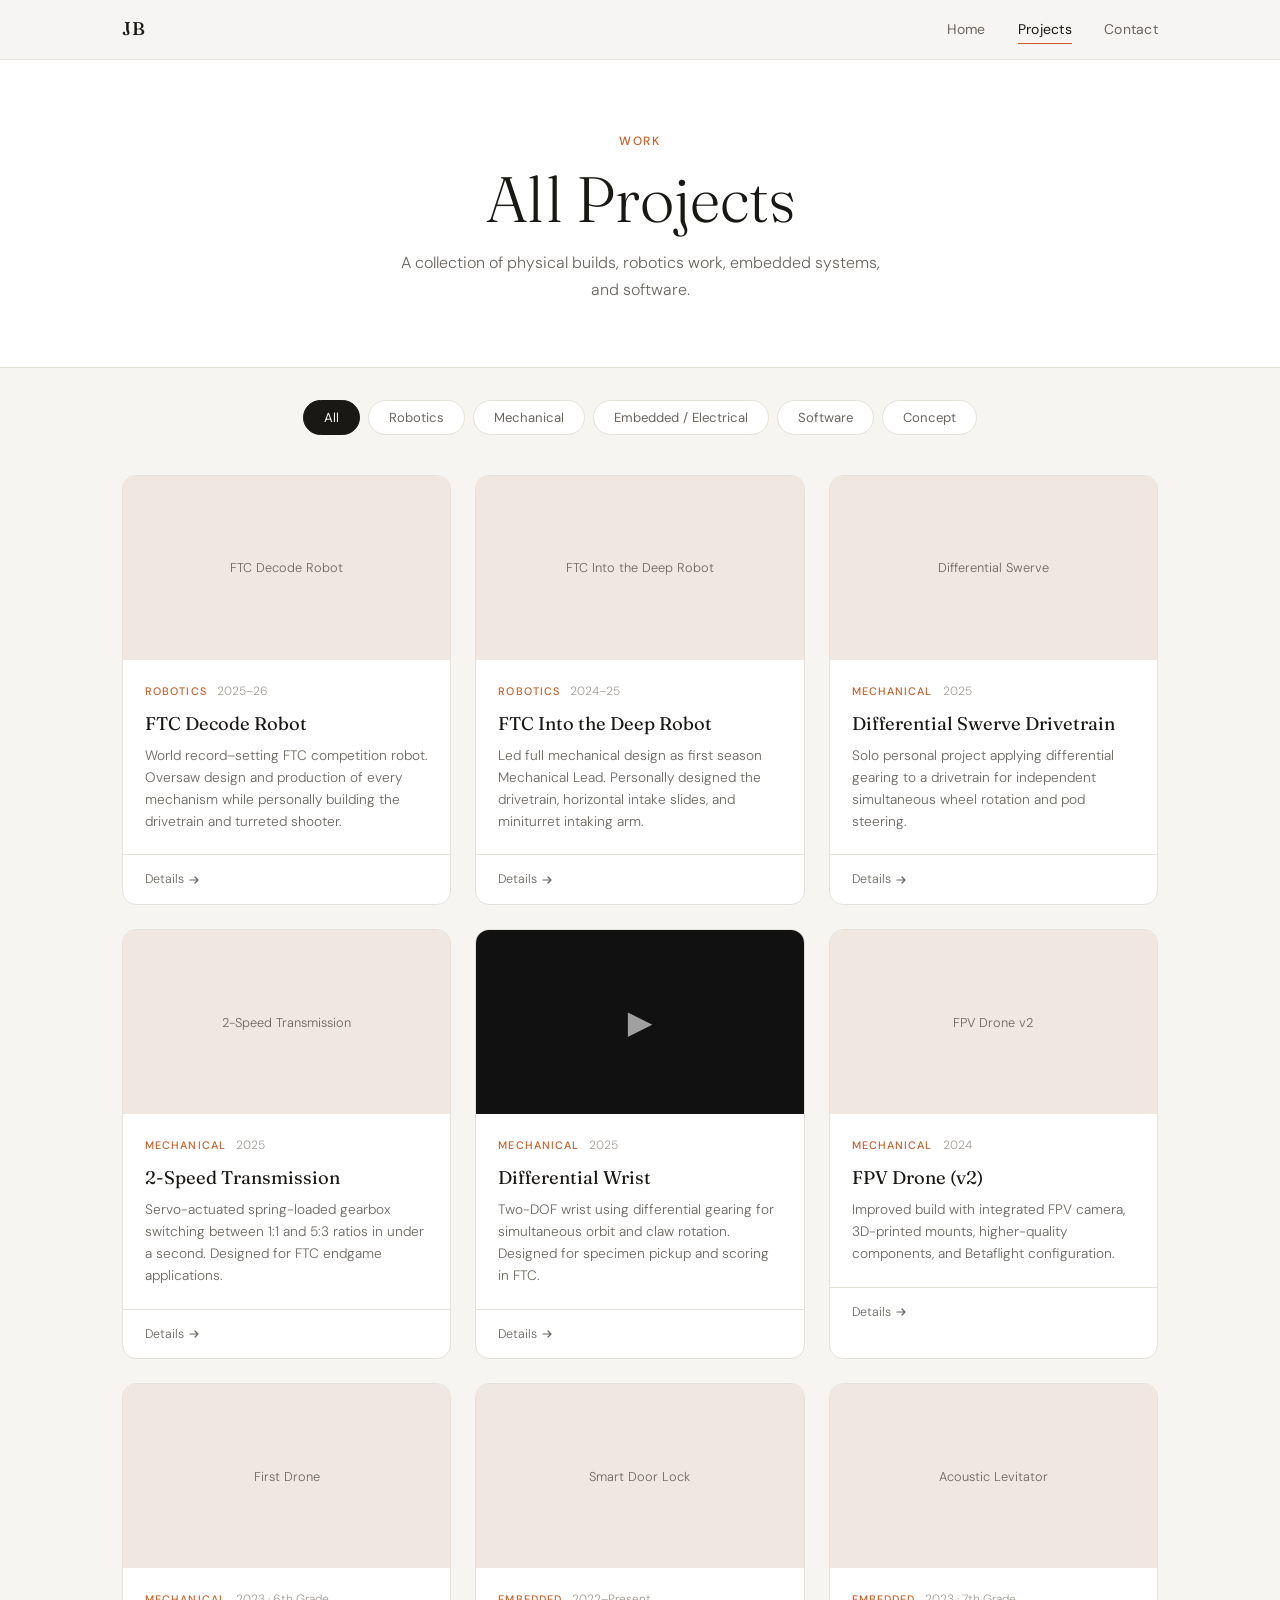
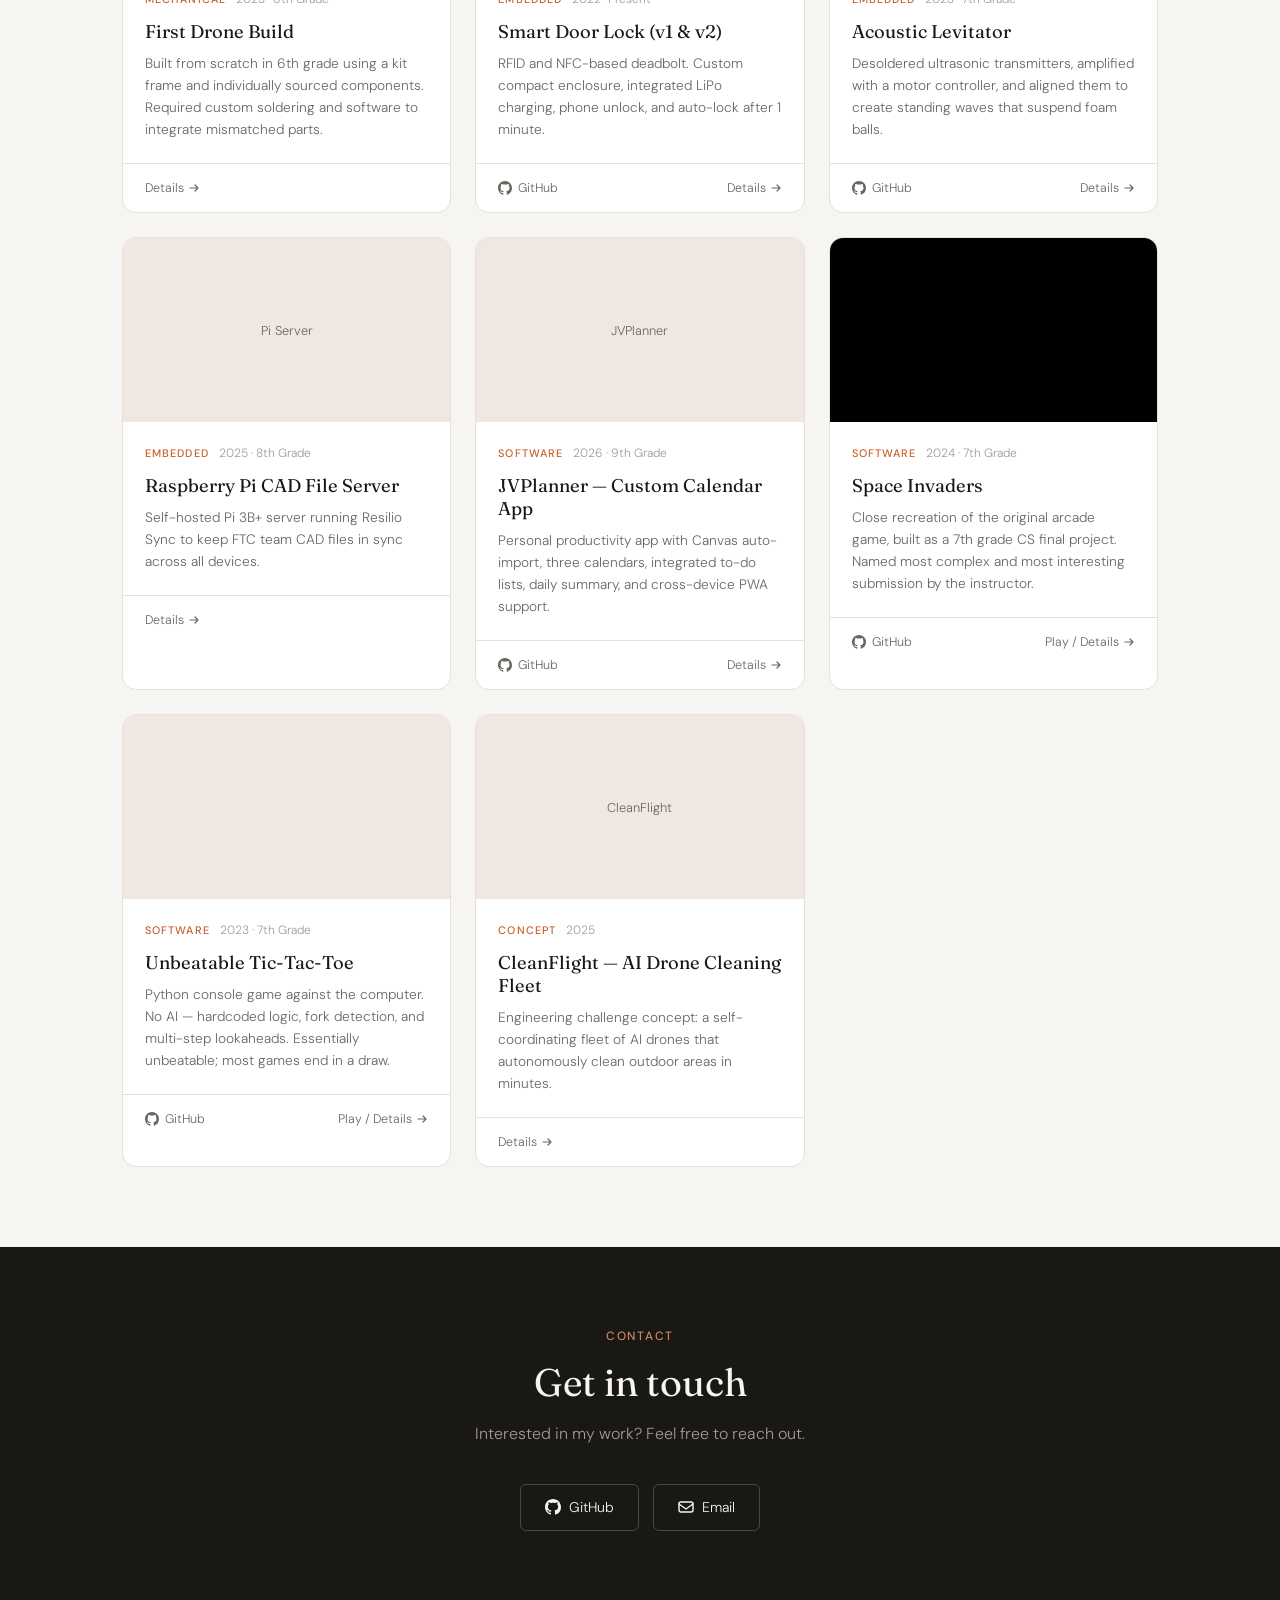
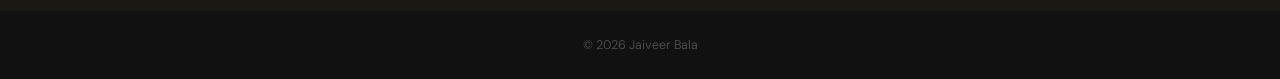
==== commit 9486e0f0: "Add github links" ====
--- a/projects.html
+++ b/projects.html
@@ -197,9 +197,9 @@
           <div class="proj-card-desc">RFID and NFC-based deadbolt. Custom compact enclosure, integrated LiPo charging, phone unlock, and auto-lock after 1 minute.</div>
         </div>
         <div class="proj-card-footer">
-          <a href="https://github.com/jaiveerbala" class="proj-gh-link" target="_blank" rel="noopener">
+          <a href="https://github.com/jaiveerbala/smart-door-lock" class="proj-gh-link" target="_blank" rel="noopener">
             <svg width="14" height="14" viewBox="0 0 16 16" fill="currentColor"><path d="M8 0C3.58 0 0 3.58 0 8c0 3.54 2.29 6.53 5.47 7.59.4.07.55-.17.55-.38 0-.19-.01-.82-.01-1.49-2.01.37-2.53-.49-2.69-.94-.09-.23-.48-.94-.82-1.13-.28-.15-.68-.52-.01-.53.63-.01 1.08.58 1.23.82.72 1.21 1.87.87 2.33.66.07-.52.28-.87.51-1.07-1.78-.2-3.64-.89-3.64-3.95 0-.87.31-1.59.82-2.15-.08-.2-.36-1.02.08-2.12 0 0 .67-.21 2.2.82.64-.18 1.32-.27 2-.27.68 0 1.36.09 2 .27 1.53-1.04 2.2-.82 2.2-.82.44 1.1.16 1.92.08 2.12.51.56.82 1.27.82 2.15 0 3.07-1.87 3.75-3.65 3.95.29.25.54.73.54 1.48 0 1.07-.01 1.93-.01 2.2 0 .21.15.46.55.38A8.013 8.013 0 0016 8c0-4.42-3.58-8-8-8z"/></svg>
-            GitHub (coming soon)
+            GitHub
           </a>
           <span class="proj-view-btn">Details <svg width="12" height="12" viewBox="0 0 12 12" fill="none"><path d="M2 6h8M7 3l3 3-3 3" stroke="currentColor" stroke-width="1.2" stroke-linecap="round" stroke-linejoin="round"/></svg></span>
         </div>
@@ -217,9 +217,9 @@
           <div class="proj-card-desc">Desoldered ultrasonic transmitters, amplified with a motor controller, and aligned them to create standing waves that suspend foam balls.</div>
         </div>
         <div class="proj-card-footer">
-          <a href="https://github.com/jaiveerbala" class="proj-gh-link" target="_blank" rel="noopener">
+          <a href="https://github.com/jaiveerbala/ultrasonic-levitator" class="proj-gh-link" target="_blank" rel="noopener">
             <svg width="14" height="14" viewBox="0 0 16 16" fill="currentColor"><path d="M8 0C3.58 0 0 3.58 0 8c0 3.54 2.29 6.53 5.47 7.59.4.07.55-.17.55-.38 0-.19-.01-.82-.01-1.49-2.01.37-2.53-.49-2.69-.94-.09-.23-.48-.94-.82-1.13-.28-.15-.68-.52-.01-.53.63-.01 1.08.58 1.23.82.72 1.21 1.87.87 2.33.66.07-.52.28-.87.51-1.07-1.78-.2-3.64-.89-3.64-3.95 0-.87.31-1.59.82-2.15-.08-.2-.36-1.02.08-2.12 0 0 .67-.21 2.2.82.64-.18 1.32-.27 2-.27.68 0 1.36.09 2 .27 1.53-1.04 2.2-.82 2.2-.82.44 1.1.16 1.92.08 2.12.51.56.82 1.27.82 2.15 0 3.07-1.87 3.75-3.65 3.95.29.25.54.73.54 1.48 0 1.07-.01 1.93-.01 2.2 0 .21.15.46.55.38A8.013 8.013 0 0016 8c0-4.42-3.58-8-8-8z"/></svg>
-            GitHub (coming soon)
+            GitHub
           </a>
           <span class="proj-view-btn">Details <svg width="12" height="12" viewBox="0 0 12 12" fill="none"><path d="M2 6h8M7 3l3 3-3 3" stroke="currentColor" stroke-width="1.2" stroke-linecap="round" stroke-linejoin="round"/></svg></span>
         </div>
@@ -253,9 +253,9 @@
           <div class="proj-card-desc">Personal productivity app with Canvas auto-import, three calendars, integrated to-do lists, daily summary, and cross-device PWA support.</div>
         </div>
         <div class="proj-card-footer">
-          <a href="https://github.com/jaiveerbala" class="proj-gh-link" target="_blank" rel="noopener">
+          <a href="https://github.com/jaiveerbala/jvplanner" class="proj-gh-link" target="_blank" rel="noopener">
             <svg width="14" height="14" viewBox="0 0 16 16" fill="currentColor"><path d="M8 0C3.58 0 0 3.58 0 8c0 3.54 2.29 6.53 5.47 7.59.4.07.55-.17.55-.38 0-.19-.01-.82-.01-1.49-2.01.37-2.53-.49-2.69-.94-.09-.23-.48-.94-.82-1.13-.28-.15-.68-.52-.01-.53.63-.01 1.08.58 1.23.82.72 1.21 1.87.87 2.33.66.07-.52.28-.87.51-1.07-1.78-.2-3.64-.89-3.64-3.95 0-.87.31-1.59.82-2.15-.08-.2-.36-1.02.08-2.12 0 0 .67-.21 2.2.82.64-.18 1.32-.27 2-.27.68 0 1.36.09 2 .27 1.53-1.04 2.2-.82 2.2-.82.44 1.1.16 1.92.08 2.12.51.56.82 1.27.82 2.15 0 3.07-1.87 3.75-3.65 3.95.29.25.54.73.54 1.48 0 1.07-.01 1.93-.01 2.2 0 .21.15.46.55.38A8.013 8.013 0 0016 8c0-4.42-3.58-8-8-8z"/></svg>
-            GitHub (coming soon)
+            GitHub
           </a>
           <span class="proj-view-btn">Details <svg width="12" height="12" viewBox="0 0 12 12" fill="none"><path d="M2 6h8M7 3l3 3-3 3" stroke="currentColor" stroke-width="1.2" stroke-linecap="round" stroke-linejoin="round"/></svg></span>
         </div>
@@ -275,9 +275,9 @@
           <div class="proj-card-desc">Close recreation of the original arcade game, built as a 7th grade CS final project. Named most complex and most interesting submission by the instructor.</div>
         </div>
         <div class="proj-card-footer">
-          <a href="https://github.com/jaiveerbala" class="proj-gh-link" target="_blank" rel="noopener">
+          <a href="https://github.com/jaiveerbala/space-invaders-recreation" class="proj-gh-link" target="_blank" rel="noopener">
             <svg width="14" height="14" viewBox="0 0 16 16" fill="currentColor"><path d="M8 0C3.58 0 0 3.58 0 8c0 3.54 2.29 6.53 5.47 7.59.4.07.55-.17.55-.38 0-.19-.01-.82-.01-1.49-2.01.37-2.53-.49-2.69-.94-.09-.23-.48-.94-.82-1.13-.28-.15-.68-.52-.01-.53.63-.01 1.08.58 1.23.82.72 1.21 1.87.87 2.33.66.07-.52.28-.87.51-1.07-1.78-.2-3.64-.89-3.64-3.95 0-.87.31-1.59.82-2.15-.08-.2-.36-1.02.08-2.12 0 0 .67-.21 2.2.82.64-.18 1.32-.27 2-.27.68 0 1.36.09 2 .27 1.53-1.04 2.2-.82 2.2-.82.44 1.1.16 1.92.08 2.12.51.56.82 1.27.82 2.15 0 3.07-1.87 3.75-3.65 3.95.29.25.54.73.54 1.48 0 1.07-.01 1.93-.01 2.2 0 .21.15.46.55.38A8.013 8.013 0 0016 8c0-4.42-3.58-8-8-8z"/></svg>
-            GitHub (coming soon)
+            GitHub
           </a>
           <span class="proj-view-btn">Play / Details <svg width="12" height="12" viewBox="0 0 12 12" fill="none"><path d="M2 6h8M7 3l3 3-3 3" stroke="currentColor" stroke-width="1.2" stroke-linecap="round" stroke-linejoin="round"/></svg></span>
         </div>
@@ -297,9 +297,9 @@
           <div class="proj-card-desc">Python console game against the computer. No AI — hardcoded logic, fork detection, and multi-step lookaheads. Essentially unbeatable; most games end in a draw.</div>
         </div>
         <div class="proj-card-footer">
-          <a href="https://github.com/jaiveerbala" class="proj-gh-link" target="_blank" rel="noopener">
+          <a href="https://github.com/jaiveerbala/tic-tac-toe" class="proj-gh-link" target="_blank" rel="noopener">
             <svg width="14" height="14" viewBox="0 0 16 16" fill="currentColor"><path d="M8 0C3.58 0 0 3.58 0 8c0 3.54 2.29 6.53 5.47 7.59.4.07.55-.17.55-.38 0-.19-.01-.82-.01-1.49-2.01.37-2.53-.49-2.69-.94-.09-.23-.48-.94-.82-1.13-.28-.15-.68-.52-.01-.53.63-.01 1.08.58 1.23.82.72 1.21 1.87.87 2.33.66.07-.52.28-.87.51-1.07-1.78-.2-3.64-.89-3.64-3.95 0-.87.31-1.59.82-2.15-.08-.2-.36-1.02.08-2.12 0 0 .67-.21 2.2.82.64-.18 1.32-.27 2-.27.68 0 1.36.09 2 .27 1.53-1.04 2.2-.82 2.2-.82.44 1.1.16 1.92.08 2.12.51.56.82 1.27.82 2.15 0 3.07-1.87 3.75-3.65 3.95.29.25.54.73.54 1.48 0 1.07-.01 1.93-.01 2.2 0 .21.15.46.55.38A8.013 8.013 0 0016 8c0-4.42-3.58-8-8-8z"/></svg>
-            GitHub (coming soon)
+            GitHub
           </a>
           <span class="proj-view-btn">Play / Details <svg width="12" height="12" viewBox="0 0 12 12" fill="none"><path d="M2 6h8M7 3l3 3-3 3" stroke="currentColor" stroke-width="1.2" stroke-linecap="round" stroke-linejoin="round"/></svg></span>
         </div>
@@ -339,12 +339,12 @@
         <div class="modal-media-grid">
           <div class="modal-media-grid-item lightbox-trigger"><img src="https://drive.google.com/thumbnail?id=18D5RI5re7nUSd-GT_H636rMcIhenKQR0&sz=w600" alt="Drivebase"/></div>
           <div class="modal-media-grid-item lightbox-trigger"><img src="https://drive.google.com/thumbnail?id=1DufAY6Ccn2jY04r3C7lc3VE1d1_rQogm&sz=w600" alt="Park Tech"/></div>
-          <div class="modal-media-grid-item is-video lightbox-trigger" data-video="https://drive.google.com/file/d/1S58NqoXfa-R4J9Aq7wdtIUNIOeklqHpZ/preview?rm=minimal">
+          <div class="modal-media-grid-item is-video lightbox-trigger" data-video="https://github.com/jaiveerbala/jaiveerbala.github.io/releases/download/v1.0/sorting_vid.mov">
   <img class="vid-thumb" src="https://drive.google.com/thumbnail?id=1VXIC0kWGBfiYdzbtE9hfahVia_ypV161&sz=w400" alt="" />
   <span class="vid-play-icon">▶</span>
   <span class="vid-label">sorting_vid</span>
 </div>
-          <div class="modal-media-grid-item is-video lightbox-trigger" data-video="https://drive.google.com/file/d/1q68z4rPzznA4e8vGmJM37wEm26Ce59Ce/preview?rm=minimal">
+          <div class="modal-media-grid-item is-video lightbox-trigger" data-video="https://github.com/jaiveerbala/jaiveerbala.github.io/releases/download/v1.0/21_ball_auton.mov">
   <img class="vid-thumb" src="https://drive.google.com/thumbnail?id=1haIHbfzAuW0NXGR6Mbz-orIqm4gyTWOP&sz=w400" alt="" />
   <span class="vid-play-icon">▶</span>
   <span class="vid-label">21_ball_auton</span>
@@ -381,12 +381,12 @@
           <div class="modal-media-grid-item lightbox-trigger"><img src="https://drive.google.com/thumbnail?id=1sJtoQds4u09N0yfe5fhdGm-clAemijms&sz=w600" alt="Intake"/></div>
           <div class="modal-media-grid-item lightbox-trigger"><img src="https://drive.google.com/thumbnail?id=19JJae178axCHyY_Gw1fYwT80FhdZ96IB&sz=w600" alt="Render ISO"/></div>
           <div class="modal-media-grid-item lightbox-trigger"><img src="https://drive.google.com/thumbnail?id=1T4uwEKzM8AsRLxy0V6C-Z5gHWMmxVXkS&sz=w600" alt="Intake Isom 2"/></div>
-          <div class="modal-media-grid-item is-video lightbox-trigger" data-video="https://drive.google.com/file/d/1tkXMYxCfaR8UcsdSFGLJg4D6v529H6dr/preview?rm=minimal">
+          <div class="modal-media-grid-item is-video lightbox-trigger" data-video="https://github.com/jaiveerbala/jaiveerbala.github.io/releases/download/v1.0/6_sample.mp4">
   <img class="vid-thumb" src="https://drive.google.com/thumbnail?id=1caanRFjMsWa9fVeqo6Z55o0N8C8QD-sP&sz=w400" alt="" />
   <span class="vid-play-icon">▶</span>
   <span class="vid-label">6_sample</span>
 </div>
-          <div class="modal-media-grid-item is-video lightbox-trigger" data-video="https://drive.google.com/file/d/1rT4E-GwiIILQVOsQAbjHJ7lamnNCBEE3/preview?rm=minimal">
+          <div class="modal-media-grid-item is-video lightbox-trigger" data-video="https://github.com/jaiveerbala/jaiveerbala.github.io/releases/download/v1.0/5_spec.mov">
   <img class="vid-thumb" src="https://drive.google.com/thumbnail?id=1SeSVNElZ8DChTAjGlBC7_2hyxshJzcav&sz=w400" alt="" />
   <span class="vid-play-icon">▶</span>
   <span class="vid-label">5_spec</span>
@@ -418,17 +418,17 @@
           <div class="modal-media-grid-item lightbox-trigger"><img src="https://drive.google.com/thumbnail?id=1vLeLC4NvE_T6yFJIhHQPNCuACb38k21J&sz=w600" alt="Real photo"/></div>
           <div class="modal-media-grid-item lightbox-trigger"><img src="https://drive.google.com/thumbnail?id=19LxDRlB2Hin3QuzbdX4i3n3H9_r-MWZy&sz=w600" alt="CAD Revamped"/></div>
           <div class="modal-media-grid-item lightbox-trigger"><img src="https://drive.google.com/thumbnail?id=1IbIsbCJNneE1z4CSOq51JozrE1fgTX-W&sz=w600" alt="v1 vs v2"/></div>
-          <div class="modal-media-grid-item is-video lightbox-trigger" data-video="https://drive.google.com/file/d/1vixLSGYcelNaBrLR706bnqfz5EK3Qo48/preview?rm=minimal">
+          <div class="modal-media-grid-item is-video lightbox-trigger" data-video="https://github.com/jaiveerbala/jaiveerbala.github.io/releases/download/v1.0/v2_roll_test.mov">
   <img class="vid-thumb" src="https://drive.google.com/thumbnail?id=10PQKQlbGnBBJzVaxq_wUrlENwEsvlI5T&sz=w400" alt="" />
   <span class="vid-play-icon">▶</span>
   <span class="vid-label">roll test</span>
 </div>
-          <div class="modal-media-grid-item is-video lightbox-trigger" data-video="https://drive.google.com/file/d/1dKRwLVbBC5uU0HPI9gWumiWAXG44Xfop/preview?rm=minimal">
+          <div class="modal-media-grid-item is-video lightbox-trigger" data-video="https://github.com/jaiveerbala/jaiveerbala.github.io/releases/download/v1.0/swerve_pod_test.mov">
   <img class="vid-thumb" src="https://drive.google.com/thumbnail?id=19wZvVr7or4wdFJQ_03xl599Ykc70LUyf&sz=w400" alt="" />
   <span class="vid-play-icon">▶</span>
   <span class="vid-label">pod test</span>
 </div>
-          <div class="modal-media-grid-item is-video lightbox-trigger" data-video="https://drive.google.com/file/d/1jwrYdGtc3xtuo_IKycdbB9lnsxRnRZIW/preview?rm=minimal">
+          <div class="modal-media-grid-item is-video lightbox-trigger" data-video="https://github.com/jaiveerbala/jaiveerbala.github.io/releases/download/v1.0/swerve_test.mov">
   <img class="vid-thumb" src="https://drive.google.com/thumbnail?id=1fup3cDOUgHc2vFMRtjbhr4XV_LX4TgrF&sz=w400" alt="" />
   <span class="vid-play-icon">▶</span>
   <span class="vid-label">swerve test</span>
@@ -476,11 +476,13 @@
       <div class="modal-inner">
         <div class="modal-tag">Mechanical · 2025</div>
         <div class="modal-title">Differential Wrist</div>
-        <div class="modal-media" style="background:#111;border-radius:var(--radius);overflow:hidden;margin-bottom:28px;">
-          <iframe src="https://drive.google.com/file/d/1v7YARSO1hDCK1LPOdZFsta2apSf_r0lp/preview?rm=minimal" width="100%" height="360" allow="autoplay" style="border:none;display:block;"></iframe>
+        <div class="modal-media" style="border-radius:var(--radius);overflow:hidden;margin-bottom:28px;background:#000;">
+          <video controls playsinline style="width:100%;display:block;max-height:420px;">
+            <source src="https://github.com/jaiveerbala/jaiveerbala.github.io/releases/download/v1.0/diffy_wrist.mp4" type="video/mp4">
+          </video>
         </div>
         <div class="modal-media-grid">
-          <div class="modal-media-grid-item is-video lightbox-trigger" data-video="https://drive.google.com/file/d/15MZnKv5OWvxt2IAvKMTf9og1kaHVUdvH/preview?rm=minimal">
+          <div class="modal-media-grid-item is-video lightbox-trigger" data-video="https://github.com/jaiveerbala/jaiveerbala.github.io/releases/download/v1.0/sample_in_between.mp4">
   <img class="vid-thumb" src="https://drive.google.com/thumbnail?id=1jOpf7LqUM6ODyi3Hxuf7HZESD872aRS5&sz=w400" alt="" />
   <span class="vid-play-icon">▶</span>
   <span class="vid-label">sample transfer</span>
@@ -513,12 +515,12 @@
           <div class="modal-media-grid-item lightbox-trigger"><img src="https://drive.google.com/thumbnail?id=1k1Mf7J2EmnrIQdA8rtG4Biaey9k8-Vjc&sz=w600" alt="image4"/></div>
           <div class="modal-media-grid-item lightbox-trigger"><img src="https://drive.google.com/thumbnail?id=1XrqQLYmFmdO3kwKCpUzvusFZ-NmRhNnU&sz=w600" alt="image0"/></div>
           <div class="modal-media-grid-item lightbox-trigger"><img src="https://drive.google.com/thumbnail?id=1IU0sUNWAu2EznJZeaWLsbdRb3cZVikEJ&sz=w600" alt="image"/></div>
-          <div class="modal-media-grid-item is-video lightbox-trigger" data-video="https://drive.google.com/file/d/1agPS2ctqHHOheOWG2ojPoCcnP0jUqDzq/preview?rm=minimal">
+          <div class="modal-media-grid-item is-video lightbox-trigger" data-video="https://github.com/jaiveerbala/jaiveerbala.github.io/releases/download/v1.0/IMG_1088.mov">
   <img class="vid-thumb" src="https://drive.google.com/thumbnail?id=1SJWPgPEIJ7y8EKmfT7I0gLGe1qXDGF5_&sz=w400" alt="" />
   <span class="vid-play-icon">▶</span>
   <span class="vid-label">IMG_1088</span>
 </div>
-          <div class="modal-media-grid-item is-video lightbox-trigger" data-video="https://drive.google.com/file/d/10RJEh842dI3vj_rCrBFL6ywGLNwwpoeU/preview?rm=minimal">
+          <div class="modal-media-grid-item is-video lightbox-trigger" data-video="https://github.com/jaiveerbala/jaiveerbala.github.io/releases/download/v1.0/IMG_3865.mov">
   <img class="vid-thumb" src="https://drive.google.com/thumbnail?id=1O96U83VAMDXNTANCXpe-PUv8oAK695hd&sz=w400" alt="" />
   <span class="vid-play-icon">▶</span>
   <span class="vid-label">Flight 2 (4K)</span>
@@ -549,17 +551,17 @@
         <div class="modal-media-grid">
           <div class="modal-media-grid-item lightbox-trigger"><img src="https://drive.google.com/thumbnail?id=1poXDKBKThuO-FPCHxx7ygP5-oETPKNFL&sz=w600" alt="IMG_1687"/></div>
           <div class="modal-media-grid-item lightbox-trigger"><img src="https://drive.google.com/thumbnail?id=1W0aF_IL6ML95fFxSNRyZKJ6zbF6psJZE&sz=w600" alt="IMG_1688"/></div>
-          <div class="modal-media-grid-item is-video lightbox-trigger" data-video="https://drive.google.com/file/d/1DJ3Q3WVqroSEto7OhXik_rvRM_tyEQWz/preview?rm=minimal">
+          <div class="modal-media-grid-item is-video lightbox-trigger" data-video="https://github.com/jaiveerbala/jaiveerbala.github.io/releases/download/v1.0/IMG_3865.mov">
   <img class="vid-thumb" src="https://drive.google.com/thumbnail?id=1p_v8s2aqoQThUHZFn0tcaX6quTekgLZi&sz=w400" alt="" />
   <span class="vid-play-icon">▶</span>
   <span class="vid-label">IMG_3865</span>
 </div>
-          <div class="modal-media-grid-item is-video lightbox-trigger" data-video="https://drive.google.com/file/d/1lIqpfFufPHdyBrTpWRbPbdHQG2oo4j7K/preview?rm=minimal">
+          <div class="modal-media-grid-item is-video lightbox-trigger" data-video="https://github.com/jaiveerbala/jaiveerbala.github.io/releases/download/v1.0/IMG_3863.mov">
   <img class="vid-thumb" src="https://drive.google.com/thumbnail?id=10zv7w_qxHZwnccyqpuURMA-kThg7Gipv&sz=w400" alt="" />
   <span class="vid-play-icon">▶</span>
   <span class="vid-label">IMG_3863</span>
 </div>
-          <div class="modal-media-grid-item is-video lightbox-trigger" data-video="https://drive.google.com/file/d/1Db2N9Bl2bubZYlcXXTtW5_NarC6U1q5S/preview?rm=minimal">
+          <div class="modal-media-grid-item is-video lightbox-trigger" data-video="https://github.com/jaiveerbala/jaiveerbala.github.io/releases/download/v1.0/IMG_3862.mov">
   <img class="vid-thumb" src="https://drive.google.com/thumbnail?id=1WXdHm0qQr7Sd6eeCztyQYkO9zGhnSb-Q&sz=w400" alt="" />
   <span class="vid-play-icon">▶</span>
   <span class="vid-label">IMG_3862</span>
@@ -597,32 +599,32 @@
           <div class="modal-media-grid-item lightbox-trigger"><img src="https://drive.google.com/thumbnail?id=1PnJLGsapAdXQI3jSomoKYlJ9o20oEPqD&sz=w600" alt="IMG_1708"/></div>
           <div class="modal-media-grid-item lightbox-trigger"><img src="https://drive.google.com/thumbnail?id=1bFMP5z3aJVHLWC8GEpeXYG2va98T6LLn&sz=w600" alt="IMG_1716"/></div>
           <div class="modal-media-grid-item lightbox-trigger"><img src="https://drive.google.com/thumbnail?id=1e-NsRp1vLktbEMRwUBL4SLFvuNjsfp0p&sz=w600" alt="IMG_1717"/></div>
-          <div class="modal-media-grid-item is-video lightbox-trigger" data-video="https://drive.google.com/file/d/1SW2NtRl2K2mRVIj_PPFjMX45T51S3ED6/preview?rm=minimal">
+          <div class="modal-media-grid-item is-video lightbox-trigger" data-video="https://github.com/jaiveerbala/jaiveerbala.github.io/releases/download/v1.0/IMG_1722.mov">
   <img class="vid-thumb" src="https://drive.google.com/thumbnail?id=1_AnzJzGVDxud9QeZV6W7kR1CLhBBqAUw&sz=w400" alt="" />
   <span class="vid-play-icon">▶</span>
   <span class="vid-label">IMG_1722</span>
 </div>
-          <div class="modal-media-grid-item is-video lightbox-trigger" data-video="https://drive.google.com/file/d/1AwKsnVPaBkA7tFfQDUI7gjPLP_IM59NW/preview?rm=minimal">
+          <div class="modal-media-grid-item is-video lightbox-trigger" data-video="https://github.com/jaiveerbala/jaiveerbala.github.io/releases/download/v1.0/IMG_1738.mov">
   <img class="vid-thumb" src="https://drive.google.com/thumbnail?id=1u5v6qaj6ftaFk7CVtpzSA2p_HhjZSSj6&sz=w400" alt="" />
   <span class="vid-play-icon">▶</span>
   <span class="vid-label">IMG_1738</span>
 </div>
-          <div class="modal-media-grid-item is-video lightbox-trigger" data-video="https://drive.google.com/file/d/1UdWdGdrLGLPricWxTSNjkrqUgDrqn0oi/preview?rm=minimal">
+          <div class="modal-media-grid-item is-video lightbox-trigger" data-video="https://github.com/jaiveerbala/jaiveerbala.github.io/releases/download/v1.0/IMG_1744.mov">
   <img class="vid-thumb" src="https://drive.google.com/thumbnail?id=1DZLHdi45h6YFL_CUd8HfUbDs-aGQF_iN&sz=w400" alt="" />
   <span class="vid-play-icon">▶</span>
   <span class="vid-label">IMG_1744</span>
 </div>
-          <div class="modal-media-grid-item is-video lightbox-trigger" data-video="https://drive.google.com/file/d/1XXAK9Fn3a1irn053gL6JNIhThGfh0S7F/preview?rm=minimal">
+          <div class="modal-media-grid-item is-video lightbox-trigger" data-video="https://github.com/jaiveerbala/jaiveerbala.github.io/releases/download/v1.0/IMG_1747.mov">
   <img class="vid-thumb" src="https://drive.google.com/thumbnail?id=1zEZqfBNcKBlHSjGr_b4Pyn1A3XgdtrzU&sz=w400" alt="" />
   <span class="vid-play-icon">▶</span>
   <span class="vid-label">IMG_1747</span>
 </div>
-          <div class="modal-media-grid-item is-video lightbox-trigger" data-video="https://drive.google.com/file/d/159LGGutMKPVDp6loWVGKFQUc-sddYkjg/preview?rm=minimal">
+          <div class="modal-media-grid-item is-video lightbox-trigger" data-video="https://github.com/jaiveerbala/jaiveerbala.github.io/releases/download/v1.0/IMG_1696.mov">
   <img class="vid-thumb" src="https://drive.google.com/thumbnail?id=170GHLf8TxRkHSRToGE0ayPYNmXwmFs2m&sz=w400" alt="" />
   <span class="vid-play-icon">▶</span>
   <span class="vid-label">IMG_1696</span>
 </div>
-          <div class="modal-media-grid-item is-video lightbox-trigger" data-video="https://drive.google.com/file/d/18F0TGF4VTVsGODShWe8jLV-DxCoahrbb/preview?rm=minimal">
+          <div class="modal-media-grid-item is-video lightbox-trigger" data-video="https://github.com/jaiveerbala/jaiveerbala.github.io/releases/download/v1.0/IMG_1697.mov">
   <img class="vid-thumb" src="https://drive.google.com/thumbnail?id=1WITP9oumYzehAXbBVrzSFAkVBOR9spXj&sz=w400" alt="" />
   <span class="vid-play-icon">▶</span>
   <span class="vid-label">IMG_1697</span>
@@ -637,7 +639,7 @@
           <li>Auto-locks after 1 minute</li>
         </ul>
         <div class="modal-links">
-          <a href="https://github.com/jaiveerbala" class="btn btn-ghost" target="_blank">GitHub (coming soon)</a>
+          <a href="https://github.com/jaiveerbala/smart-door-lock" class="btn btn-ghost" target="_blank">GitHub</a>
         </div>
       </div>
     </div>
@@ -660,12 +662,12 @@
           <div class="modal-media-grid-item lightbox-trigger"><img src="https://drive.google.com/thumbnail?id=1P3VwKhEdHo2GYSqeEiVjh2shyM2bzPEo&sz=w600" alt="Circuit 2"/></div>
           <div class="modal-media-grid-item lightbox-trigger"><img src="https://drive.google.com/thumbnail?id=1r1eewjA-Ek3Wx2VPFsubvCF0keM-9fc7&sz=w600" alt="Motor controller test"/></div>
           <div class="modal-media-grid-item lightbox-trigger"><img src="https://drive.google.com/thumbnail?id=1YRADs41WSiMCqKzD7PxWshxnirle6IBG&sz=w600" alt="Motor controller"/></div>
-          <div class="modal-media-grid-item is-video lightbox-trigger" data-video="https://drive.google.com/file/d/1c9ivm6i7174OEltg0bYk7ye_slS9ftG-/preview?rm=minimal">
+          <div class="modal-media-grid-item is-video lightbox-trigger" data-video="https://github.com/jaiveerbala/jaiveerbala.github.io/releases/download/v1.0/TESTBENCH_1_ball_VID.mov">
   <img class="vid-thumb" src="https://drive.google.com/thumbnail?id=1gyS6Z7bRmr3xWD2nF3xY2p_DgmQqWp8W&sz=w400" alt="" />
   <span class="vid-play-icon">▶</span>
   <span class="vid-label">1 ball test</span>
 </div>
-          <div class="modal-media-grid-item is-video lightbox-trigger" data-video="https://drive.google.com/file/d/1mcyAkFYYS7WEPKI_ueIOjC1GbZzbhYY6/preview?rm=minimal">
+          <div class="modal-media-grid-item is-video lightbox-trigger" data-video="https://github.com/jaiveerbala/jaiveerbala.github.io/releases/download/v1.0/BUILT_levitator_zoomed_vid.mov">
   <img class="vid-thumb" src="https://drive.google.com/thumbnail?id=11fYE8AbhRzHCT3cYRu3-NdxYfnSDFVie&sz=w400" alt="" />
   <span class="vid-play-icon">▶</span>
   <span class="vid-label">levitator zoomed</span>
@@ -681,7 +683,7 @@
           <li>Can stack multiple pieces of foam into spinning rings of levitated balls</li>
         </ul>
         <div class="modal-links">
-          <a href="https://github.com/jaiveerbala" class="btn btn-ghost" target="_blank">GitHub (coming soon)</a>
+          <a href="https://github.com/jaiveerbala/ultrasonic-levitator" class="btn btn-ghost" target="_blank">GitHub</a>
         </div>
       </div>
     </div>
@@ -703,12 +705,12 @@
           <div class="modal-media-grid-item lightbox-trigger"><img src="https://drive.google.com/thumbnail?id=1dTfv9sey9HlfU-C1tDVNp7PRmlh2KYyB&sz=w600" alt="IMG_1694"/></div>
           <div class="modal-media-grid-item lightbox-trigger"><img src="https://drive.google.com/thumbnail?id=10jwJCQ6XxJPGMM4_dPStlkOfteuql-mx&sz=w600" alt="IMG_1693"/></div>
           <div class="modal-media-grid-item lightbox-trigger"><img src="https://drive.google.com/thumbnail?id=1N3lYxBOFu_sHcnX65rdg6CLVae7cl2Sv&sz=w600" alt="IMG_1692"/></div>
-          <div class="modal-media-grid-item is-video lightbox-trigger" data-video="https://drive.google.com/file/d/1NCRUyGyKhuMI44-NSzB1ui9gf1nKJVf8/preview?rm=minimal">
+          <div class="modal-media-grid-item is-video lightbox-trigger" data-video="https://github.com/jaiveerbala/jaiveerbala.github.io/releases/download/v1.0/IMG_1762.mov">
   <img class="vid-thumb" src="https://drive.google.com/thumbnail?id=1cTfXh8WslAC0tis3prh6wGyh3bLCDrE3&sz=w400" alt="" />
   <span class="vid-play-icon">▶</span>
   <span class="vid-label">IMG_1762</span>
 </div>
-          <div class="modal-media-grid-item is-video lightbox-trigger" data-video="https://drive.google.com/file/d/163K9j7xbcCPY9mup8wHI0b-K6AlhaGmS/preview?rm=minimal">
+          <div class="modal-media-grid-item is-video lightbox-trigger" data-video="https://github.com/jaiveerbala/jaiveerbala.github.io/releases/download/v1.0/IMG_1763.mov">
   <img class="vid-thumb" src="https://drive.google.com/thumbnail?id=1AwttEQVRxz3ycOrEqgQ7UkxLEKl92d1W&sz=w400" alt="" />
   <span class="vid-play-icon">▶</span>
   <span class="vid-label">IMG_1763</span>
@@ -733,8 +735,10 @@
       <div class="modal-inner">
         <div class="modal-tag">Software · 2026 · 9th Grade</div>
         <div class="modal-title">JVPlanner — Custom Calendar App</div>
-        <div class="modal-media" style="background:#111;border-radius:var(--radius);overflow:hidden;margin-bottom:28px;">
-          <iframe src="https://drive.google.com/file/d/1i2qwVeLyd7IkVnjI0L2S-KPb5fIEdhCQ/preview?rm=minimal" width="100%" height="380" allow="autoplay" style="border:none;display:block;"></iframe>
+        <div class="modal-media" style="border-radius:var(--radius);overflow:hidden;margin-bottom:28px;background:#000;">
+          <video controls playsinline style="width:100%;display:block;max-height:420px;">
+            <source src="https://github.com/jaiveerbala/jaiveerbala.github.io/releases/download/v1.0/JVPlanner_demo.mp4" type="video/mp4">
+          </video>
         </div>
         <div class="modal-media-grid">
           <div class="modal-media-grid-item lightbox-trigger"><img src="https://drive.google.com/thumbnail?id=16Fn7U-yWy09H_x3px5wllQrIXVaK59nP&sz=w600" alt="Screenshot"/></div>
@@ -750,7 +754,7 @@
           <li>Downloadable as a PWA on iOS; works on Mac, phone, and laptop</li>
         </ul>
         <div class="modal-links">
-          <a href="https://github.com/jaiveerbala" class="btn btn-ghost" target="_blank">GitHub (coming soon)</a>
+          <a href="https://github.com/jaiveerbala/jvplanner" class="btn btn-ghost" target="_blank">GitHub</a>
         </div>
       </div>
     </div>
@@ -769,7 +773,7 @@
           <div class="game-embed-label">← Arrow keys to move · Space / Up to shoot · Click canvas to focus</div>
         </div>
         <div class="modal-media-grid">
-          <div class="modal-media-grid-item is-video lightbox-trigger" data-video="https://drive.google.com/file/d/1Zq-HJIEstg_ejc5UnJ-VvWT4K0d_ay1j/preview?rm=minimal">
+          <div class="modal-media-grid-item is-video lightbox-trigger" data-video="https://github.com/jaiveerbala/jaiveerbala.github.io/releases/download/v1.0/Screen.Recording.2026-05-02.191251.mp4">
   <img class="vid-thumb" src="https://drive.google.com/thumbnail?id=1Ld3na5Q7Bl1nr4-JxO-brwAZ_tsBinZD&sz=w400" alt="" />
   <span class="vid-play-icon">▶</span>
   <span class="vid-label">gameplay recording</span>
@@ -783,7 +787,7 @@
           <li>Three enemy types, shields, bonus ship, score tracking, and lives system</li>
         </ul>
         <div class="modal-links">
-          <a href="https://github.com/jaiveerbala" class="btn btn-ghost" target="_blank">GitHub (coming soon)</a>
+          <a href="https://github.com/jaiveerbala/space-invaders-recreation" class="btn btn-ghost" target="_blank">GitHub</a>
         </div>
       </div>
     </div>
@@ -818,12 +822,12 @@
           </div>
         </div>
         <div class="modal-media-grid">
-          <div class="modal-media-grid-item is-video lightbox-trigger" data-video="https://drive.google.com/file/d/1cqVhjxkxxiwuOL6DIUw6k6IwBbs50BU4/preview?rm=minimal">
+          <div class="modal-media-grid-item is-video lightbox-trigger" data-video="https://github.com/jaiveerbala/jaiveerbala.github.io/releases/download/v1.0/computer_win.mp4">
   <img class="vid-thumb" src="https://drive.google.com/thumbnail?id=1a2faE8KlMFM3VidDrONSC6gKJe2bKc5y&sz=w400" alt="" />
   <span class="vid-play-icon">▶</span>
   <span class="vid-label">computer win</span>
 </div>
-          <div class="modal-media-grid-item is-video lightbox-trigger" data-video="https://drive.google.com/file/d/10wNJ-I3izW4PQukBtkjXjt6hWTAahfuK/preview?rm=minimal">
+          <div class="modal-media-grid-item is-video lightbox-trigger" data-video="https://github.com/jaiveerbala/jaiveerbala.github.io/releases/download/v1.0/tie.mp4">
   <img class="vid-thumb" src="https://drive.google.com/thumbnail?id=1nzfn407uaasRc7TChylVGnHfR7nYZ5sm&sz=w400" alt="" />
   <span class="vid-play-icon">▶</span>
   <span class="vid-label">tie game</span>
@@ -838,7 +842,7 @@
           <li>Essentially unbeatable — most games result in a tie; some in a computer win</li>
         </ul>
         <div class="modal-links">
-          <a href="https://github.com/jaiveerbala" class="btn btn-ghost" target="_blank">GitHub (coming soon)</a>
+          <a href="https://github.com/jaiveerbala/tic-tac-toe" class="btn btn-ghost" target="_blank">GitHub</a>
         </div>
       </div>
     </div>
@@ -855,7 +859,7 @@
           <img src="https://drive.google.com/thumbnail?id=1Eu86bBUE3u3CfOdCnojr8bUt-mbOFF2V&sz=w1200" alt="Exploded View" class="lightbox-trigger" style="object-fit:contain;background:#f0ece6;" />
         </div>
         <div class="modal-media-grid">
-          <div class="modal-media-grid-item is-video lightbox-trigger" data-video="https://drive.google.com/file/d/1GDercCJ2U68qiIYp11YYh6SdXBG1XK5N/preview?rm=minimal">
+          <div class="modal-media-grid-item is-video lightbox-trigger" data-video="https://github.com/jaiveerbala/jaiveerbala.github.io/releases/download/v1.0/Revolve.2.mp4">
   <img class="vid-thumb" src="https://drive.google.com/thumbnail?id=1BqzusztV4ghP_66xl70EZOlD4P56ZjGP&sz=w400" alt="" />
   <span class="vid-play-icon">▶</span>
   <span class="vid-label">Revolve render</span>
@@ -929,6 +933,17 @@
       });
     });
 
+    // ── Lightbox variables (declared early so keydown handler can use lb) ──
+    const lb = document.getElementById('lightbox');
+    const lbImg = document.getElementById('lightbox-img');
+    const lbVid = document.getElementById('lightbox-video');
+    const lbVidWrap = document.getElementById('lightbox-video-wrap');
+    const lbCap = document.getElementById('lightbox-caption');
+    const lbPrev = document.getElementById('lightbox-prev');
+    const lbNext = document.getElementById('lightbox-next');
+    let lbItems = [];
+    let lbIndex = 0;
+
     // ── Modal open/close ────────────────────────────────────────────
     function openModal(id) {
       const overlay = document.getElementById('modal-' + id);
@@ -940,7 +955,6 @@
     function closeModal(overlay) {
       overlay.classList.remove('open');
       document.body.style.overflow = '';
-      // pause any iframes
       overlay.querySelectorAll('iframe').forEach(f => { f.src = f.src; });
     }
     document.querySelectorAll('.modal-overlay').forEach(overlay => {
@@ -962,18 +976,6 @@
     const hash = window.location.hash.replace('#','');
     if (hash) setTimeout(() => openModal(hash), 300);
 
-    // ── Lightbox ────────────────────────────────────────────────────
-    const lb = document.getElementById('lightbox');
-    const lbImg = document.getElementById('lightbox-img');
-    const lbVid = document.getElementById('lightbox-video');
-    const lbVidWrap = document.getElementById('lightbox-video-wrap');
-    const lbCap = document.getElementById('lightbox-caption');
-    const lbPrev = document.getElementById('lightbox-prev');
-    const lbNext = document.getElementById('lightbox-next');
-
-    let lbItems = [];
-    let lbIndex = 0;
-
     function openLightbox(el) {
       const modal = el.closest('.modal-overlay');
       lbItems = modal ? Array.from(modal.querySelectorAll('.lightbox-trigger')) : [el];
@@ -987,23 +989,27 @@
     function showLightboxItem(idx) {
       const el = lbItems[idx];
       if (!el) return;
+      // Remove any previous native video
+      const prev = document.getElementById('lightbox-native-video');
+      if (prev) prev.remove();
+
       if (el.dataset.video) {
         lbImg.style.display = 'none';
-        // Size iframe — add extra height top and bottom, then clip top overflow with negative margin
+        lbVidWrap.style.display = 'none';
+        lbVid.src = '';
         const maxW = Math.min(800, window.innerWidth - 96);
-        const baseH = Math.round(maxW * 9/16);
-        const extra = 60; // extra height so Drive controls bar sits at bottom
-        const clip = 40;  // clip this many px from the top to hide any overflow controls
-        lbVid.width = maxW;
-        lbVid.height = baseH + extra;
-        lbVid.style.width = maxW + 'px';
-        lbVid.style.height = (baseH + extra) + 'px';
-        lbVid.style.marginTop = '-' + clip + 'px';
-        lbVidWrap.style.width = maxW + 'px';
-        lbVidWrap.style.height = (baseH + extra - clip) + 'px';
-        lbVidWrap.style.overflow = 'hidden';
-        lbVid.src = el.dataset.video;
-        lbVidWrap.style.display = 'block';
+        const h = Math.round(maxW * 9/16);
+        const vid = document.createElement('video');
+        vid.id = 'lightbox-native-video';
+        vid.controls = true;
+        vid.playsinline = true;
+        vid.style.cssText = `width:${maxW}px;max-width:calc(100vw - 96px);height:${h}px;border-radius:8px;display:block;background:#000;`;
+        const src = document.createElement('source');
+        src.src = el.dataset.video;
+        // Detect type from extension
+        src.type = el.dataset.video.endsWith('.mov') ? 'video/mp4' : 'video/mp4';
+        vid.appendChild(src);
+        document.querySelector('.lightbox-inner').insertBefore(vid, lbCap);
         lbCap.textContent = el.querySelector('.vid-label')?.textContent || '';
       } else {
         const img = el.querySelector('img') || el;
@@ -1028,6 +1034,8 @@
       lb.classList.remove('open');
       lbVid.src = '';
       lbImg.src = '';
+      const prev = document.getElementById('lightbox-native-video');
+      if (prev) prev.remove();
     }
 
     lbPrev.addEventListener('click', e => {
